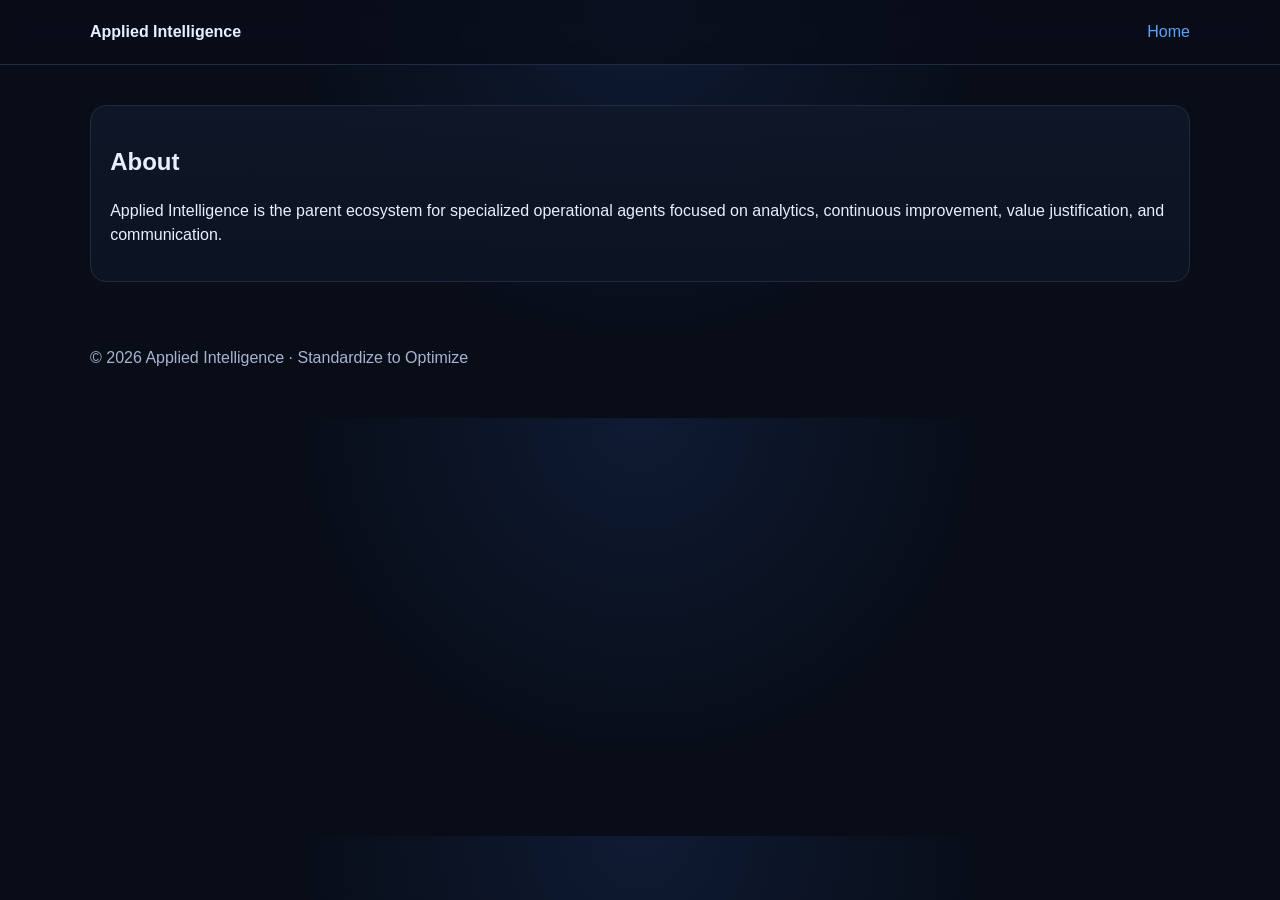
==== about.html @ ce4ca570 "Add text-only static website shell for issue #4" ====
<!doctype html>
<html lang="en">
  <head>
    <meta charset="UTF-8" />
    <meta name="viewport" content="width=device-width, initial-scale=1.0" />
    <title>About | Applied Intelligence</title>
    <link rel="stylesheet" href="style.css" />
  </head>
  <body>
    <header class="glass-nav"><div class="container nav-inner"><a class="brand" href="index.html">Applied Intelligence</a><nav><a href="index.html">Home</a></nav></div></header>
    <main class="container"><section class="card"><h1>About</h1><p>Applied Intelligence is the parent ecosystem for specialized operational agents focused on analytics, continuous improvement, value justification, and communication.</p></section></main>
    <footer class="container footer"><p>Applied Intelligence</p></footer>
    <script src="app.js"></script>
  </body>
</html>
---- style.css ----
:root {
  --bg: #080d18;
  --surface: #0f1728;
  --border: #1f2b45;
  --text: #e9efff;
  --muted: #a8b4d2;
  --accent: #5aa4ff;
}

* {
  box-sizing: border-box;
}

body {
  margin: 0;
  font-family: -apple-system, BlinkMacSystemFont, "Segoe UI", Roboto, Helvetica, Arial, sans-serif;
  background: radial-gradient(circle at top, #0f1b33 0%, var(--bg) 45%);
  color: var(--text);
  line-height: 1.5;
}

.container {
  width: min(1100px, 92vw);
  margin: 0 auto;
}

.glass-nav {
  position: sticky;
  top: 0;
  backdrop-filter: blur(10px);
  background: rgba(8, 13, 24, 0.75);
  border-bottom: 1px solid var(--border);
}

.nav-inner {
  min-height: 64px;
  display: flex;
  align-items: center;
  justify-content: space-between;
  gap: 1rem;
}

.brand {
  color: var(--text);
  text-decoration: none;
  font-weight: 600;
}

nav {
  display: flex;
  flex-wrap: wrap;
  gap: 0.8rem;
}

nav a,
a {
  color: var(--accent);
  text-decoration: none;
}

main {
  padding: 2.5rem 0 2rem;
}

.hero h1 {
  margin: 0.2rem 0 0.4rem;
  font-size: clamp(1.8rem, 3.8vw, 2.8rem);
}

.eyebrow {
  margin: 0;
  color: var(--muted);
  font-size: 0.95rem;
}

.grid {
  margin-top: 1.2rem;
  display: grid;
  grid-template-columns: repeat(auto-fit, minmax(230px, 1fr));
  gap: 1rem;
}

.card {
  background: linear-gradient(180deg, rgba(15, 23, 40, 0.95), rgba(12, 19, 34, 0.95));
  border: 1px solid var(--border);
  border-radius: 16px;
  padding: 1.1rem 1.2rem;
}

.card h2 {
  margin-top: 0;
}

.footer {
  padding: 1rem 0 2rem;
  color: var(--muted);
}
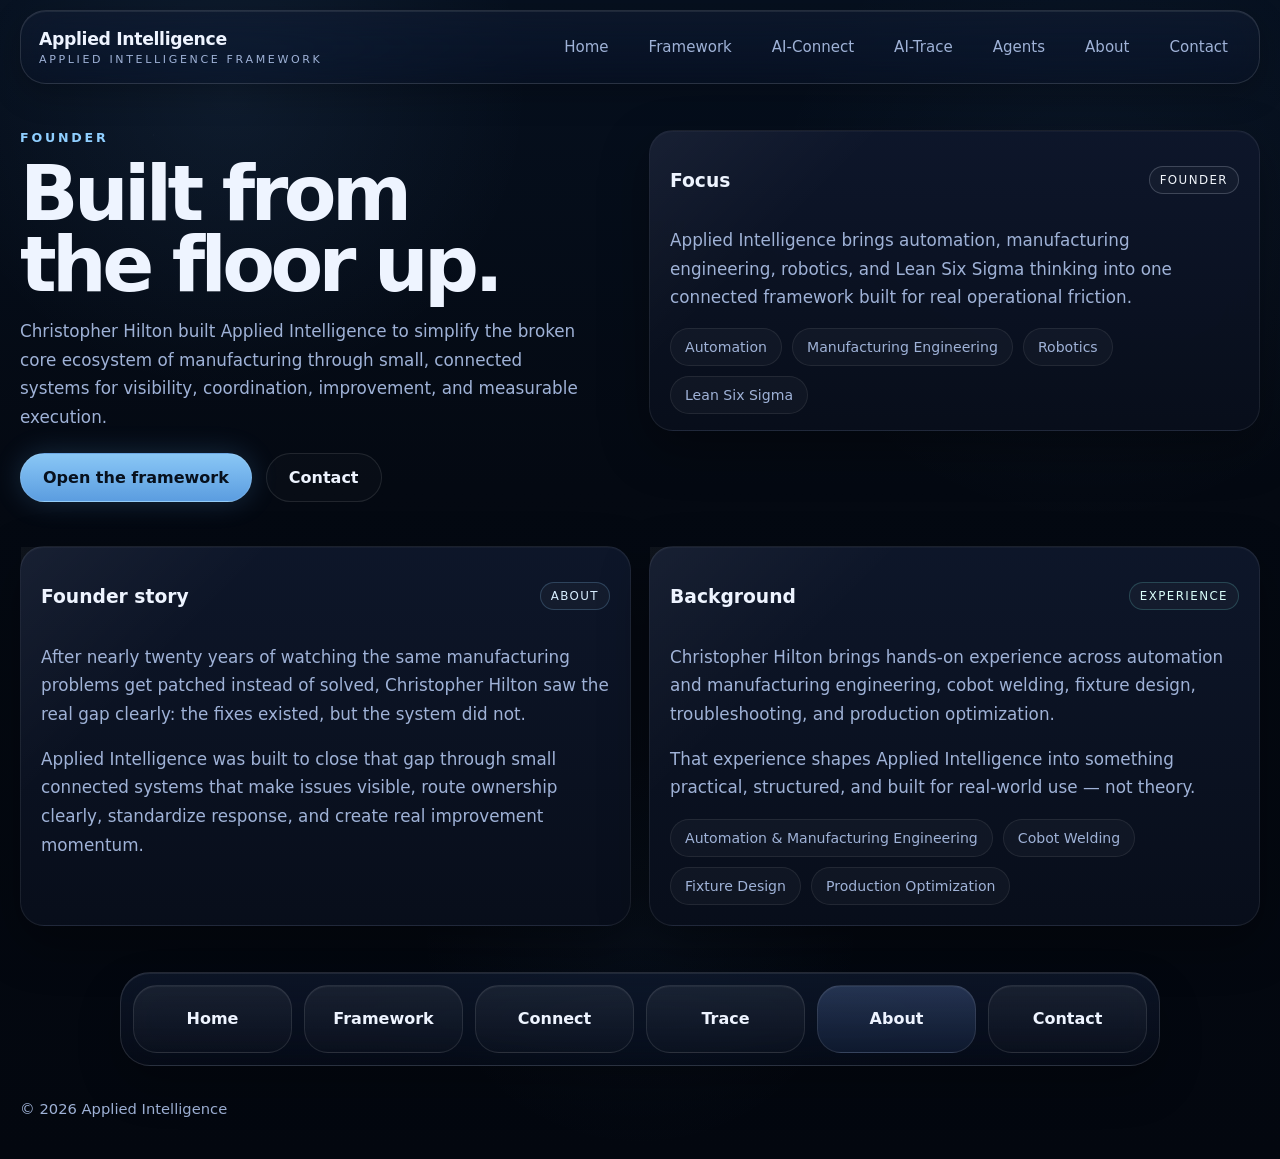
==== commit fe8463b1: "Replace placeholder pages with uploaded v15 website source" ====
--- a/about.html
+++ b/about.html
@@ -1,15 +1,63 @@
 <!doctype html>
 <html lang="en">
-  <head>
-    <meta charset="UTF-8" />
-    <meta name="viewport" content="width=device-width, initial-scale=1.0" />
-    <title>About | Applied Intelligence</title>
-    <link rel="stylesheet" href="style.css" />
-  </head>
-  <body>
-    <header class="glass-nav"><div class="container nav-inner"><a class="brand" href="index.html">Applied Intelligence</a><nav><a href="index.html">Home</a></nav></div></header>
-    <main class="container"><section class="card"><h1>About</h1><p>Applied Intelligence is the parent ecosystem for specialized operational agents focused on analytics, continuous improvement, value justification, and communication.</p></section></main>
-    <footer class="container footer"><p>Applied Intelligence</p></footer>
-    <script src="app.js"></script>
-  </body>
-</html>
+<head>
+<meta charset="UTF-8" />
+<meta name="viewport" content="width=device-width, initial-scale=1.0, viewport-fit=cover" />
+<meta name="theme-color" content="#050914" />
+<meta name="apple-mobile-web-app-capable" content="yes" />
+<meta name="apple-mobile-web-app-status-bar-style" content="black-translucent" />
+<title>About Christopher Hilton - Applied Intelligence</title>
+<link rel="stylesheet" href="style.css" />
+</head>
+<body>
+<header class="site-header">
+  <div class="container nav">
+    <a class="brand" href="index.html"><div class="brand-copy"><strong>Applied Intelligence</strong><span>APPLIED INTELLIGENCE FRAMEWORK</span></div></a>
+    <button class="nav-toggle" type="button" aria-expanded="false" aria-label="Toggle navigation" data-nav-toggle>
+      <span></span><span></span><span></span>
+    </button>
+    <nav class="nav-links" data-nav-links><a class="" href="index.html">Home</a><a class="" href="framework.html">Framework</a><a class="" href="ai-connect.html">AI-Connect</a><a class="" href="ai-trace.html">AI-Trace</a><a class="" href="agents.html">Agents</a><a class="" href="about.html">About</a><a class="" href="contact.html">Contact</a></nav>
+  </div>
+</header>
+<main>
+
+<section class="page-hero about-hero">
+  <div class="container page-grid">
+    <div>
+      <div class="kicker">Founder</div>
+      <h1>Built from the floor up.</h1>
+      <p>Christopher Hilton built Applied Intelligence to simplify the broken core ecosystem of manufacturing through small, connected systems for visibility, coordination, improvement, and measurable execution.</p>
+      <div class="hero-actions"><a class="btn primary" href="framework.html">Open the framework</a><a class="btn ghost" href="contact.html">Contact</a></div>
+    </div>
+    <div class="hero-panel chrome compact-panel">
+      <div class="topline"><h3>Focus</h3><span class="tag silver">Founder</span></div>
+      <p>Applied Intelligence brings automation, manufacturing engineering, robotics, and Lean Six Sigma thinking into one connected framework built for real operational friction.</p>
+      <div class="chips"><span class="chip">Automation</span><span class="chip">Manufacturing Engineering</span><span class="chip">Robotics</span><span class="chip">Lean Six Sigma</span></div>
+    </div>
+  </div>
+</section>
+<section class="section">
+  <div class="container split">
+    <div class="surface">
+      <div class="topline"><h3>Founder story</h3><span class="tag blue">About</span></div>
+      <p class="section-copy">After nearly twenty years of watching the same manufacturing problems get patched instead of solved, Christopher Hilton saw the real gap clearly: the fixes existed, but the system did not.</p>
+      <p class="section-copy">Applied Intelligence was built to close that gap through small connected systems that make issues visible, route ownership clearly, standardize response, and create real improvement momentum.</p>
+    </div>
+    <div class="surface">
+      <div class="topline"><h3>Background</h3><span class="tag teal">Experience</span></div>
+      <p class="section-copy">Christopher Hilton brings hands-on experience across automation and manufacturing engineering, cobot welding, fixture design, troubleshooting, and production optimization.</p>
+      <p class="section-copy">That experience shapes Applied Intelligence into something practical, structured, and built for real-world use — not theory.</p>
+      <div class="chips compact-chips"><span class="chip">Automation & Manufacturing Engineering</span><span class="chip">Cobot Welding</span><span class="chip">Fixture Design</span><span class="chip">Production Optimization</span></div>
+    </div>
+  </div>
+</section>
+
+</main>
+<div class="dock-wrap">
+  <div class="container">
+    <div class="dock chrome" data-mobile-dock><nav class="dock-nav"><a class="" href="index.html">Home</a><a class="" href="framework.html">Framework</a><a class="" href="ai-connect.html">Connect</a><a class="" href="ai-trace.html">Trace</a><a class="active dock-secondary" href="about.html">About</a><a class="dock-secondary" href="contact.html">Contact</a></nav></div>
+  </div>
+</div>
+<footer class="footer"><div class="container">© <span data-year></span> Applied Intelligence</div></footer>
+<script src="app.js"></script>
+</body></html>
--- a/style.css
+++ b/style.css
@@ -1,97 +1,797 @@
-:root {
-  --bg: #080d18;
-  --surface: #0f1728;
-  --border: #1f2b45;
-  --text: #e9efff;
-  --muted: #a8b4d2;
-  --accent: #5aa4ff;
-}
-
-* {
-  box-sizing: border-box;
-}
-
-body {
-  margin: 0;
-  font-family: -apple-system, BlinkMacSystemFont, "Segoe UI", Roboto, Helvetica, Arial, sans-serif;
-  background: radial-gradient(circle at top, #0f1b33 0%, var(--bg) 45%);
-  color: var(--text);
-  line-height: 1.5;
-}
-
-.container {
-  width: min(1100px, 92vw);
-  margin: 0 auto;
-}
-
-.glass-nav {
-  position: sticky;
-  top: 0;
-  backdrop-filter: blur(10px);
-  background: rgba(8, 13, 24, 0.75);
-  border-bottom: 1px solid var(--border);
-}
-
-.nav-inner {
-  min-height: 64px;
-  display: flex;
-  align-items: center;
-  justify-content: space-between;
-  gap: 1rem;
-}
-
-.brand {
-  color: var(--text);
-  text-decoration: none;
-  font-weight: 600;
-}
-
-nav {
-  display: flex;
-  flex-wrap: wrap;
-  gap: 0.8rem;
-}
-
-nav a,
-a {
-  color: var(--accent);
-  text-decoration: none;
-}
-
-main {
-  padding: 2.5rem 0 2rem;
-}
-
-.hero h1 {
-  margin: 0.2rem 0 0.4rem;
-  font-size: clamp(1.8rem, 3.8vw, 2.8rem);
-}
-
-.eyebrow {
-  margin: 0;
-  color: var(--muted);
-  font-size: 0.95rem;
-}
-
-.grid {
-  margin-top: 1.2rem;
-  display: grid;
-  grid-template-columns: repeat(auto-fit, minmax(230px, 1fr));
-  gap: 1rem;
-}
-
-.card {
-  background: linear-gradient(180deg, rgba(15, 23, 40, 0.95), rgba(12, 19, 34, 0.95));
-  border: 1px solid var(--border);
-  border-radius: 16px;
-  padding: 1.1rem 1.2rem;
-}
-
-.card h2 {
-  margin-top: 0;
-}
-
-.footer {
-  padding: 1rem 0 2rem;
-  color: var(--muted);
-}
+
+:root{
+  --bg:#050914;
+  --bg-deep:#04070f;
+  --bg-soft:#071120;
+  --surface:#0b1529;
+  --surface-2:#0f1b33;
+  --surface-3:#13203c;
+  --chrome-top:rgba(18,28,48,.58);
+  --chrome-bottom:rgba(12,19,36,.42);
+  --chrome-border:rgba(255,255,255,.12);
+  --text:#eef4ff;
+  --muted:#9fb2d7;
+  --muted-2:#8395b7;
+  --blue:#8fcfff;
+  --blue-2:#65aef7;
+  --teal:#6ee0d7;
+  --copper:#dca06c;
+  --green:#7bd790;
+  --red:#df7d7d;
+  --indigo:#9ca9ff;
+  --silver:#d7deea;
+  --gold:#f0c879;
+  --line:rgba(255,255,255,.08);
+  --radius:24px;
+  --radius-lg:30px;
+  --pill:999px;
+  --shadow:0 18px 48px rgba(0,0,0,.34);
+  --shadow-soft:0 10px 28px rgba(0,0,0,.24);
+  --max:1240px;
+}
+*{box-sizing:border-box}
+html{scroll-behavior:smooth; background-color:var(--bg);} 
+html,body{background-color:var(--bg);}
+body{
+  margin:0;
+  padding-top:env(safe-area-inset-top, 0px);
+  font-family:Inter,ui-sans-serif,system-ui,-apple-system,Segoe UI,Roboto,Arial,sans-serif;
+  color:var(--text);
+  background:
+    radial-gradient(circle at 18% 8%, rgba(120,185,255,.08), transparent 20%),
+    radial-gradient(circle at 85% 18%, rgba(120,185,255,.05), transparent 22%),
+    radial-gradient(circle at 50% 80%, rgba(101,174,247,.04), transparent 20%),
+    linear-gradient(180deg,#06101f 0%, #040912 42%, #03070f 100%);
+  min-height:100vh;
+  overflow-x:hidden;
+  overscroll-behavior-y:none;
+}
+body::before{
+  content:"";
+  position:fixed; inset:0; pointer-events:none;
+  background:
+    radial-gradient(1px 1px at 12% 15%, rgba(255,255,255,.55), transparent 60%),
+    radial-gradient(1px 1px at 24% 62%, rgba(255,255,255,.28), transparent 60%),
+    radial-gradient(1px 1px at 77% 22%, rgba(255,255,255,.36), transparent 60%),
+    radial-gradient(1.2px 1.2px at 88% 74%, rgba(143,207,255,.45), transparent 60%);
+  opacity:.26;
+}
+.container{width:min(var(--max), calc(100% - 34px)); margin:0 auto;}
+.site-header{position:sticky; top:0; z-index:50; padding-top:calc(env(safe-area-inset-top, 0px) + 10px);}
+.nav{
+  min-height:74px; display:flex; align-items:center; justify-content:space-between; gap:20px;
+  border-radius:26px;
+  padding:0 16px 0 18px;
+  background:linear-gradient(180deg, var(--chrome-top), var(--chrome-bottom));
+  border:1px solid var(--chrome-border);
+  backdrop-filter:blur(22px) saturate(140%);
+  -webkit-backdrop-filter:blur(22px) saturate(140%);
+  box-shadow:0 10px 32px rgba(0,0,0,.24), inset 0 1px 0 rgba(255,255,255,.08);
+}
+.brand{color:inherit; text-decoration:none; display:flex; align-items:flex-start; min-width:320px;}
+.brand-copy strong{display:block; font-size:1.08rem; font-weight:700; letter-spacing:-.02em}
+.brand-copy span{display:block; margin-top:4px; font-size:.69rem; color:var(--muted); letter-spacing:.24em; text-transform:uppercase;}
+.nav-links{display:flex; flex-wrap:wrap; gap:10px;}
+.nav-links a{
+  color:var(--muted); text-decoration:none; font-size:.94rem; padding:10px 14px; border-radius:999px;
+  transition:background .18s ease, color .18s ease, border-color .18s ease;
+  border:1px solid transparent;
+}
+.nav-links a:hover,.nav-links a.active{
+  color:var(--text); background:rgba(255,255,255,.05); border-color:rgba(255,255,255,.08);
+}
+.hero{padding:52px 0 26px}
+.hero-grid{display:grid; grid-template-columns:1.05fr .95fr; gap:24px; align-items:start}
+.kicker{color:var(--blue); text-transform:uppercase; letter-spacing:.22em; font-size:.79rem; font-weight:700;}
+.hero h1,.page-hero h1{margin:14px 0 16px; font-size:clamp(3.45rem,6vw,6rem); line-height:.92; letter-spacing:-.06em;}
+.hero p,.page-hero p,.section-copy{color:var(--muted); font-size:1.05rem; line-height:1.7;}
+.chrome{
+  background:linear-gradient(180deg, rgba(17,27,46,.58), rgba(11,18,34,.36));
+  border:1px solid rgba(255,255,255,.10);
+  box-shadow:0 18px 48px rgba(0,0,0,.25), inset 0 1px 0 rgba(255,255,255,.08);
+  backdrop-filter:blur(18px) saturate(135%);
+}
+.surface,.hero-panel,.metric,.story-card,.dock{
+  background:linear-gradient(180deg, rgba(14,23,43,.96), rgba(8,14,27,.98));
+  border:1px solid rgba(255,255,255,.08);
+  box-shadow:var(--shadow), inset 0 1px 0 rgba(255,255,255,.03);
+}
+.hero-panel,.surface,.metric,.story-card{border-radius:24px;}
+.hero-panel{padding:20px 20px 18px; position:relative; overflow:hidden}
+.hero-panel::before,.story-card::before,.surface::before{
+  content:""; position:absolute; inset:0; pointer-events:none;
+  background:linear-gradient(135deg, rgba(255,255,255,.045), transparent 26%);
+}
+.framework-banner{border-radius:22px; padding:18px 20px; margin-top:18px;}
+.framework-banner strong{display:block; margin-bottom:6px}
+.hero-actions{display:flex; gap:14px; flex-wrap:wrap; margin-top:22px}
+.btn{display:inline-flex; align-items:center; justify-content:center; gap:10px; padding:14px 22px; border-radius:var(--pill); text-decoration:none; font-weight:700; border:1px solid rgba(255,255,255,.10); color:var(--text); background:rgba(255,255,255,.02);}
+.btn.primary{color:#07101d; background:linear-gradient(180deg, rgba(143,207,255,.96), rgba(101,174,247,.90)); box-shadow:0 0 28px rgba(101,174,247,.20);}
+.btn.ghost:hover{border-color:rgba(143,207,255,.28)}
+.metrics{display:grid; grid-template-columns:repeat(4,minmax(0,1fr)); gap:14px; margin-top:18px}
+.metric{padding:18px}
+.metric strong{display:block; font-size:1.95rem; margin-bottom:8px}
+.metric span{display:block; color:var(--muted); font-size:.92rem}
+.hero-right{display:grid; gap:18px}
+.grid-2{display:grid; grid-template-columns:1fr 1fr; gap:18px}
+.card,.story-card{padding:18px 18px 16px; position:relative; overflow:hidden}
+.card{border-radius:24px; background:linear-gradient(180deg, rgba(15,24,46,.9), rgba(9,15,29,.95)); border:1px solid rgba(255,255,255,.08); box-shadow:var(--shadow-soft), inset 0 1px 0 rgba(255,255,255,.03)}
+.card::before{content:""; position:absolute; inset:0; pointer-events:none; background:linear-gradient(135deg, rgba(255,255,255,.04), transparent 22%), linear-gradient(315deg, rgba(143,207,255,.04), transparent 18%);}
+.card h3,.story-card h3{margin:0; font-size:1.22rem}
+.card p,.story-card p{margin:12px 0 0; color:var(--muted); line-height:1.55}
+.topline{display:flex; align-items:center; justify-content:space-between; gap:10px}
+.tag{display:inline-flex; align-items:center; padding:6px 10px; border-radius:999px; border:1px solid rgba(255,255,255,.10); background:rgba(255,255,255,.03); color:var(--muted); font-size:.74rem; text-transform:uppercase; letter-spacing:.12em;}
+.tag.blue{color:#d8eeff;border-color:rgba(143,207,255,.22)}
+.tag.copper{color:#ffd9be;border-color:rgba(220,160,108,.22)}
+.tag.green{color:#e1fae6;border-color:rgba(123,215,144,.22)}
+.tag.indigo{color:#e7eaff;border-color:rgba(156,169,255,.22)}
+.tag.red{color:#ffe0e0;border-color:rgba(223,125,125,.22)}
+.tag.teal{color:#dbfffb;border-color:rgba(110,224,215,.22)}
+.tag.silver{color:#f1f5fb;border-color:rgba(215,222,234,.22)}
+.section{padding:28px 0}
+.section-title{font-size:clamp(1.95rem,3.4vw,3rem); letter-spacing:-.04em; line-height:1.02; margin:0 0 12px;}
+.cards-3{display:grid; grid-template-columns:repeat(3,minmax(0,1fr)); gap:18px}
+.split{display:grid; grid-template-columns:1fr 1fr; gap:18px}
+.analytics-block,.surface{padding:20px; position:relative}
+.analytics-list{display:grid; gap:14px; margin-top:16px}
+.bar-row{display:grid; grid-template-columns:120px 1fr 28px; gap:12px; align-items:center}
+.bar-row span{color:var(--text)}
+.bar-track{position:relative; height:12px; border-radius:999px; overflow:hidden; background:rgba(255,255,255,.06); border:1px solid rgba(255,255,255,.05);}
+.bar-fill{position:absolute; inset:0 auto 0 0; border-radius:999px; background:linear-gradient(90deg, rgba(143,207,255,.96), rgba(240,200,121,.88));}
+.bar-val{color:var(--muted); text-align:right; font-size:.92rem}
+.command-list{display:grid; gap:14px; margin-top:16px}
+.command-pill{min-height:62px; display:flex; align-items:center; padding:0 18px; border-radius:999px; background:linear-gradient(180deg, rgba(16,28,52,.82), rgba(8,15,30,.94)); border:1px solid rgba(255,255,255,.08); color:var(--text);}
+.page-hero{padding:46px 0 16px}
+.page-grid{display:grid; grid-template-columns:1fr 1fr; gap:18px}
+.story-grid{display:grid; grid-template-columns:repeat(3,minmax(0,1fr)); gap:18px; margin-top:18px}
+.story-card{border-radius:24px;}
+.anchor-strip{display:grid; grid-template-columns:repeat(3,minmax(0,1fr)); gap:18px}
+.anchor-pill{padding:18px 18px 16px; border-radius:22px; background:linear-gradient(180deg, rgba(10,17,32,.78), rgba(9,14,26,.96)); border:1px solid rgba(255,255,255,.07)}
+.anchor-pill strong{display:block; font-size:1rem; margin-bottom:8px}
+.anchor-pill p{margin:0; color:var(--muted); line-height:1.55}
+.founder-strip{display:grid; grid-template-columns:1.2fr auto; gap:22px; align-items:end; padding:22px 24px; border-radius:24px}
+.founder-title{font-size:clamp(1.55rem,3vw,2.35rem); line-height:1.04; letter-spacing:-.04em; margin:10px 0 12px}
+.small-kicker{color:var(--muted); font-size:.88rem; text-transform:uppercase; letter-spacing:.12em}
+.chips{display:flex; flex-wrap:wrap; gap:10px; margin-top:16px}
+.chip{display:inline-flex; align-items:center; padding:10px 14px; border-radius:999px; border:1px solid rgba(255,255,255,.08); background:rgba(255,255,255,.03); color:var(--muted); font-size:.88rem;}
+.notice{color:var(--blue); font-weight:700}
+.dock-wrap{padding:18px 0 16px}
+.dock{position:sticky; bottom:14px; z-index:30; border-radius:30px; padding:12px; max-width:1040px; margin:0 auto; background:linear-gradient(180deg, rgba(20,31,53,.58), rgba(12,19,34,.34)); border:1px solid rgba(255,255,255,.12); backdrop-filter:blur(22px) saturate(145%); -webkit-backdrop-filter:blur(22px) saturate(145%); box-shadow:0 20px 44px rgba(0,0,0,.24), inset 0 1px 0 rgba(255,255,255,.08);}
+.dock-nav{display:grid; grid-template-columns:repeat(6,minmax(0,1fr)); gap:12px}
+.dock-nav a{display:flex; align-items:center; justify-content:center; min-height:68px; text-decoration:none; color:var(--text); font-weight:700; border-radius:24px; background:linear-gradient(180deg, rgba(255,255,255,.06), rgba(255,255,255,.02)); border:1px solid rgba(255,255,255,.10); box-shadow:inset 0 1px 0 rgba(255,255,255,.05);}
+.dock-nav a:hover,.dock-nav a.active{background:linear-gradient(180deg, rgba(88,116,171,.34), rgba(22,36,64,.54));}
+.dock{transition:transform .26s ease, opacity .26s ease, box-shadow .26s ease;}
+
+.dock.is-hidden{transform:translateY(calc(100% + 22px)); opacity:0; pointer-events:none;}
+.footer{padding:18px 0 42px; color:var(--muted); font-size:.92rem}
+.section-rail{display:flex; flex-wrap:wrap; gap:10px; margin-top:18px}
+.section-rail a,.section-rail span{padding:10px 14px; border-radius:999px; color:var(--muted); border:1px solid rgba(255,255,255,.08); background:rgba(255,255,255,.02); text-decoration:none; font-size:.88rem}
+.section-rail a:hover{color:var(--text); border-color:rgba(143,207,255,.20)}
+@media (max-width:1160px){
+  .hero-grid,.cards-3,.grid-2,.split,.page-grid,.story-grid,.anchor-strip{grid-template-columns:1fr}
+  .metrics{grid-template-columns:repeat(2,minmax(0,1fr))}
+  .founder-strip{grid-template-columns:1fr}
+}
+@media (max-width:760px){
+  .container{width:min(var(--max), calc(100% - 22px))}
+  .site-header{padding-top:8px}
+  .nav{min-height:68px; align-items:flex-start; padding:12px 14px}
+  .nav-links{gap:8px}
+  .nav-links a{padding:9px 12px}
+  .hero h1,.page-hero h1{font-size:clamp(2.7rem,11vw,4.6rem)}
+  .metrics{grid-template-columns:1fr}
+  .dock-nav{grid-template-columns:repeat(4,minmax(0,1fr))}
+  .dock-nav a{min-height:60px}
+  .dock-nav a.dock-secondary{display:none}
+}
+
+
+
+@media (min-width:761px) and (max-width:1180px){
+  .dock{max-width:1120px; padding:14px}
+  .dock-nav{grid-template-columns:repeat(6,minmax(0,1fr)); gap:10px}
+  .dock-nav a{min-height:64px; padding:0 14px}
+}
+
+/* V11 refinements */
+.compact-panel{padding-bottom:16px}
+.compact-panel p{margin-bottom:10px}
+.compact-chips{margin-top:14px}
+.page-grid{align-items:start}
+.about-hero h1{max-width:9ch}
+@media (min-width: 1161px){
+  .about-hero .hero-panel{min-height:auto}
+}
+
+
+/* V12 mobile refinement */
+html, body { -webkit-text-size-adjust: 100%; }
+.hero h1,
+.page-hero h1,
+.section-title,
+.founder-title {
+  text-wrap: balance;
+}
+.hero p,
+.page-hero p,
+.section-copy {
+  max-width: 36rem;
+}
+.nav-toggle{
+  display:none;
+  width:48px;
+  height:48px;
+  border-radius:18px;
+  border:1px solid rgba(255,255,255,.10);
+  background:linear-gradient(180deg, rgba(255,255,255,.06), rgba(255,255,255,.02));
+  box-shadow:inset 0 1px 0 rgba(255,255,255,.05);
+  align-items:center;
+  justify-content:center;
+  flex-direction:column;
+  gap:5px;
+  color:var(--text);
+}
+.nav-toggle span{
+  width:18px;
+  height:2px;
+  border-radius:999px;
+  background:rgba(238,244,255,.92);
+  display:block;
+  transition:transform .18s ease, opacity .18s ease;
+}
+.nav-toggle[aria-expanded="true"] span:nth-child(1){transform:translateY(7px) rotate(45deg);}
+.nav-toggle[aria-expanded="true"] span:nth-child(2){opacity:0;}
+.nav-toggle[aria-expanded="true"] span:nth-child(3){transform:translateY(-7px) rotate(-45deg);}
+.cards-3 > .card,
+.story-grid > .story-card,
+.split > .surface,
+.anchor-strip > .anchor-pill,
+.grid-2 > .card {
+  min-width: 0;
+}
+@media (max-width: 900px){
+  .container{width:min(var(--max), calc(100% - 26px));}
+  .site-header{padding-top:8px;}
+  .nav{
+    min-height:auto;
+    padding:12px 14px;
+    gap:14px;
+  }
+  .brand{min-width:0; flex:1;}
+  .brand-copy strong{font-size:1.02rem;}
+  .brand-copy span{font-size:.65rem; letter-spacing:.18em;}
+  .hero{padding:40px 0 20px;}
+  .page-hero{padding:34px 0 10px;}
+  .section{padding:22px 0;}
+  .hero-grid,
+  .page-grid{
+    gap:16px;
+  }
+  .hero-panel,
+  .surface,
+  .story-card,
+  .card,
+  .metric,
+  .anchor-pill,
+  .framework-banner,
+  .founder-strip{
+    padding:18px;
+    border-radius:22px;
+  }
+  .cards-3,
+  .story-grid,
+  .split,
+  .grid-2,
+  .anchor-strip{
+    gap:14px;
+  }
+  .command-list,
+  .analytics-list{
+    gap:12px;
+  }
+  .command-pill{
+    min-height:56px;
+    padding:0 16px;
+  }
+}
+@media (max-width: 760px){
+  body.nav-open{overflow:hidden;}
+  .container{width:min(var(--max), calc(100% - 20px));}
+  .nav{
+    position:relative;
+    align-items:center;
+    flex-wrap:wrap;
+    border-radius:24px;
+    padding:12px;
+  }
+  .nav-toggle{display:inline-flex;}
+  .nav-links{
+    display:none;
+    width:100%;
+    padding-top:6px;
+    gap:8px;
+  }
+  .nav-links.is-open{
+    display:grid;
+    grid-template-columns:1fr 1fr;
+  }
+  .nav-links a{
+    width:100%;
+    min-height:48px;
+    display:flex;
+    align-items:center;
+    justify-content:center;
+    padding:10px 12px;
+    border-radius:16px;
+    background:rgba(255,255,255,.03);
+    border:1px solid rgba(255,255,255,.06);
+  }
+  .hero,
+  .page-hero{
+    padding-top:28px;
+  }
+  .hero h1,
+  .page-hero h1{
+    font-size:clamp(2.45rem, 10vw, 4.1rem);
+    line-height:.96;
+    letter-spacing:-.055em;
+    margin:12px 0 12px;
+    max-width:10.5ch;
+  }
+  .hero p,
+  .page-hero p,
+  .section-copy{
+    font-size:.98rem;
+    line-height:1.62;
+  }
+  .kicker{
+    font-size:.72rem;
+    letter-spacing:.18em;
+  }
+  .hero-actions{
+    gap:10px;
+    margin-top:18px;
+  }
+  .hero-actions .btn{
+    flex:1 1 calc(50% - 5px);
+    min-height:50px;
+    padding:13px 16px;
+  }
+  .metrics{
+    grid-template-columns:repeat(2,minmax(0,1fr));
+    gap:10px;
+    margin-top:14px;
+  }
+  .metric{
+    padding:16px 14px;
+  }
+  .metric strong{
+    font-size:1.6rem;
+    margin-bottom:6px;
+  }
+  .hero-right{gap:14px;}
+  .cards-3,
+  .story-grid,
+  .split,
+  .grid-2,
+  .page-grid,
+  .anchor-strip{
+    grid-template-columns:1fr;
+    gap:12px;
+  }
+  .card,
+  .surface,
+  .story-card,
+  .hero-panel,
+  .anchor-pill,
+  .framework-banner,
+  .founder-strip{
+    padding:16px;
+    border-radius:20px;
+  }
+  .topline{
+    align-items:flex-start;
+    gap:8px;
+  }
+  .topline h3{
+    font-size:1.08rem;
+    line-height:1.15;
+  }
+  .tag{
+    font-size:.68rem;
+    letter-spacing:.1em;
+    padding:6px 9px;
+  }
+  .chips{
+    gap:8px;
+    margin-top:14px;
+  }
+  .chip{
+    padding:8px 12px;
+    font-size:.82rem;
+  }
+  .command-list{
+    gap:10px;
+    margin-top:14px;
+  }
+  .command-pill{
+    min-height:52px;
+    padding:0 14px;
+    font-size:.95rem;
+    border-radius:18px;
+  }
+  .analytics-list{
+    gap:12px;
+    margin-top:14px;
+  }
+  .bar-row{
+    grid-template-columns:84px 1fr 28px;
+    gap:8px;
+  }
+  .bar-row span,
+  .bar-val{
+    font-size:.88rem;
+  }
+  .section-rail{
+    gap:8px;
+    margin-top:14px;
+  }
+  .section-rail a,
+  .section-rail span{
+    padding:8px 12px;
+    font-size:.82rem;
+  }
+  .founder-strip{
+    align-items:start;
+  }
+  .founder-title{
+    font-size:clamp(1.45rem, 7vw, 2.2rem);
+    line-height:1.06;
+    margin:10px 0;
+  }
+  .about-hero h1{
+    max-width:7.5ch;
+  }
+  .about-hero .hero-panel p{
+    margin-top:10px;
+  }
+  .dock-wrap{
+    padding:12px 0 calc(env(safe-area-inset-bottom, 0px) + 10px);
+  }
+  .dock{
+    padding:10px;
+    border-radius:26px;
+    max-width:none;
+    width:calc(100% - 8px);
+    margin:0 auto;
+  }
+  .dock::before, .dock::after{content:""; position:absolute; top:12px; bottom:12px; width:14px; pointer-events:none; z-index:2;}
+  .dock::before{left:10px; background:linear-gradient(90deg, rgba(12,19,34,.9), rgba(12,19,34,0)); border-radius:18px 0 0 18px;}
+  .dock::after{right:10px; background:linear-gradient(270deg, rgba(12,19,34,.9), rgba(12,19,34,0)); border-radius:0 18px 18px 0;}
+  .dock-nav{
+    display:grid;
+    grid-template-columns:repeat(4,minmax(0,1fr));
+    gap:10px;
+    overflow:visible;
+    padding-bottom:0;
+  }
+  .dock-nav a{
+    flex:initial;
+    min-width:0;
+    min-height:54px;
+    padding:0 10px;
+    border-radius:18px;
+    font-size:.9rem;
+    white-space:nowrap;
+  }
+  .footer{
+    padding:14px 0 28px;
+  }
+}
+@media (max-width: 520px){
+  .hero h1,
+  .page-hero h1{
+    font-size:clamp(2.15rem, 10vw, 3.4rem);
+    max-width:9.2ch;
+  }
+  .hero-actions .btn{
+    flex:1 1 100%;
+  }
+  .metrics{
+    grid-template-columns:1fr;
+  }
+  .nav-links.is-open{
+    grid-template-columns:1fr;
+  }
+  .brand-copy strong{
+    font-size:.98rem;
+  }
+  .brand-copy span{
+    font-size:.62rem;
+    letter-spacing:.14em;
+  }
+}
+
+
+
+/* V16 homepage refresh */
+.brand-v16{
+  align-items:center;
+  gap:14px;
+  min-width:0;
+}
+.brand-icon{
+  width:56px;
+  height:56px;
+  object-fit:cover;
+  border-radius:18px;
+  box-shadow:0 0 0 1px rgba(255,255,255,.10), 0 0 22px rgba(69,120,255,.28);
+  flex:0 0 auto;
+}
+.nav-v16{
+  gap:24px;
+  padding:14px 18px;
+}
+.nav-links-v16{
+  margin-left:auto;
+  align-items:center;
+}
+.nav-links-v16 a{
+  min-height:48px;
+  display:flex;
+  align-items:center;
+  justify-content:center;
+  padding:10px 20px;
+  font-weight:600;
+}
+.nav-links-v16 a.active{
+  background:linear-gradient(180deg, rgba(40,87,214,.74), rgba(18,39,108,.82));
+  border-color:rgba(111,161,255,.36);
+  box-shadow:0 0 0 1px rgba(123,175,255,.10), 0 0 18px rgba(67,124,255,.28), inset 0 1px 0 rgba(255,255,255,.12);
+}
+
+.hero-v16{
+  padding:18px 0 12px;
+}
+.hero-layout-v16{
+  display:grid;
+  grid-template-columns:minmax(0, 1.02fr) minmax(0, .9fr) minmax(360px, .82fr);
+  gap:22px;
+  align-items:start;
+}
+.hero-left-v16,
+.hero-center-v16,
+.hero-showcase-v16{
+  min-width:0;
+}
+.banner-v16{
+  min-height:116px;
+  display:flex;
+  flex-direction:column;
+  justify-content:center;
+}
+.metrics-v16{
+  margin-top:16px;
+}
+.trace-surface-v16{
+  margin-top:16px;
+}
+.grid-2-v16{
+  margin-top:18px;
+}
+.hero-showcase-v16{
+  position:sticky;
+  top:104px;
+}
+.device-panel{
+  position:relative;
+  border-radius:30px;
+  overflow:hidden;
+  background:linear-gradient(180deg, rgba(9,18,36,.98), rgba(4,10,22,.98));
+  border:1px solid rgba(255,255,255,.10);
+  box-shadow:0 24px 60px rgba(0,0,0,.30), 0 0 40px rgba(41,98,255,.10), inset 0 1px 0 rgba(255,255,255,.06);
+}
+.device-panel::before{
+  content:"";
+  position:absolute;
+  inset:0;
+  pointer-events:none;
+  background:radial-gradient(circle at 50% 0%, rgba(86,133,255,.18), transparent 36%), linear-gradient(135deg, rgba(255,255,255,.04), transparent 28%);
+}
+.device-panel img{
+  display:block;
+  width:100%;
+  height:auto;
+}
+
+.section-tight-v16{
+  padding-top:10px;
+}
+.anchor-strip-v16{
+  grid-template-columns:repeat(4, minmax(0, 1fr));
+}
+.anchor-pill-icon{
+  display:flex;
+  align-items:flex-start;
+  gap:16px;
+  min-height:156px;
+}
+.anchor-icon-wrap,
+.anchor-icon{
+  width:52px;
+  height:52px;
+  border-radius:18px;
+  display:flex;
+  align-items:center;
+  justify-content:center;
+  background:linear-gradient(180deg, rgba(19,34,67,.95), rgba(8,16,31,.98));
+  border:1px solid rgba(255,255,255,.10);
+  box-shadow:0 0 24px rgba(59,112,255,.16), inset 0 1px 0 rgba(255,255,255,.05);
+  flex:0 0 auto;
+}
+.anchor-icon-wrap img{
+  width:38px;
+  height:38px;
+  object-fit:contain;
+}
+.simple-icon{
+  color:#a8ccff;
+  font-size:1.5rem;
+  font-weight:700;
+}
+.founder-pill-v16 strong{
+  font-size:1rem;
+}
+
+.feature-bar-v16{
+  display:grid;
+  grid-template-columns:repeat(5, minmax(0, 1fr));
+  gap:0;
+  border-radius:28px;
+  overflow:hidden;
+  background:linear-gradient(180deg, rgba(11,21,41,.94), rgba(7,14,28,.98));
+  border:1px solid rgba(255,255,255,.09);
+  box-shadow:0 18px 48px rgba(0,0,0,.26), inset 0 1px 0 rgba(255,255,255,.04);
+}
+.feature-chip{
+  min-width:0;
+  display:flex;
+  gap:14px;
+  align-items:flex-start;
+  padding:20px 18px;
+  position:relative;
+}
+.feature-chip + .feature-chip::before{
+  content:"";
+  position:absolute;
+  left:0;
+  top:18px;
+  bottom:18px;
+  width:1px;
+  background:rgba(255,255,255,.10);
+}
+.feature-chip img,
+.feature-icon{
+  width:50px;
+  height:50px;
+  border-radius:18px;
+  object-fit:cover;
+  display:flex;
+  align-items:center;
+  justify-content:center;
+  background:linear-gradient(180deg, rgba(19,34,67,.95), rgba(8,16,31,.98));
+  border:1px solid rgba(255,255,255,.10);
+  box-shadow:0 0 24px rgba(59,112,255,.16), inset 0 1px 0 rgba(255,255,255,.05);
+  color:#a8ccff;
+  font-size:1.3rem;
+  font-weight:700;
+  flex:0 0 auto;
+}
+.feature-chip strong{
+  display:block;
+  font-size:1.04rem;
+  margin-bottom:5px;
+}
+.feature-chip span{
+  display:block;
+  color:var(--muted);
+  line-height:1.45;
+  font-size:.92rem;
+}
+
+.dock-v16{
+  max-width:1240px;
+}
+.dock-nav-v16{
+  grid-template-columns:74px repeat(6, minmax(0, 1fr));
+}
+.dock-brand{
+  padding:0 !important;
+}
+.dock-brand img{
+  width:52px;
+  height:52px;
+  object-fit:cover;
+  border-radius:18px;
+}
+
+@media (max-width: 1380px){
+  .hero-layout-v16{
+    grid-template-columns:minmax(0, 1fr) minmax(0, 1fr);
+  }
+  .hero-showcase-v16{
+    position:static;
+    grid-column:1 / -1;
+  }
+  .device-panel{
+    max-width:760px;
+    margin:0 auto;
+  }
+  .anchor-strip-v16{
+    grid-template-columns:repeat(2, minmax(0, 1fr));
+  }
+  .feature-bar-v16{
+    grid-template-columns:repeat(2, minmax(0, 1fr));
+  }
+}
+@media (max-width: 900px){
+  .brand-icon{
+    width:48px;
+    height:48px;
+    border-radius:16px;
+  }
+  .hero-layout-v16{
+    grid-template-columns:1fr;
+    gap:16px;
+  }
+  .hero-showcase-v16{
+    order:2;
+  }
+  .hero-center-v16{
+    order:3;
+  }
+  .anchor-strip-v16{
+    grid-template-columns:1fr;
+  }
+  .feature-bar-v16{
+    grid-template-columns:1fr;
+  }
+  .feature-chip + .feature-chip::before{
+    top:0;
+    left:18px;
+    right:18px;
+    width:auto;
+    height:1px;
+  }
+  .dock-nav-v16{
+    grid-template-columns:repeat(4, minmax(0, 1fr));
+  }
+  .dock-nav-v16 .dock-brand{
+    display:none;
+  }
+}
+@media (max-width: 760px){
+  .nav-v16{
+    padding:12px;
+  }
+  .nav-links-v16{
+    margin-left:0;
+  }
+  .nav-links-v16.is-open{
+    grid-template-columns:1fr 1fr;
+  }
+  .hero-v16{
+    padding-top:14px;
+  }
+  .anchor-pill-icon{
+    min-height:auto;
+  }
+}
+@media (max-width: 520px){
+  .nav-links-v16.is-open{
+    grid-template-columns:1fr;
+  }
+  .feature-chip{
+    padding:18px 16px;
+  }
+}
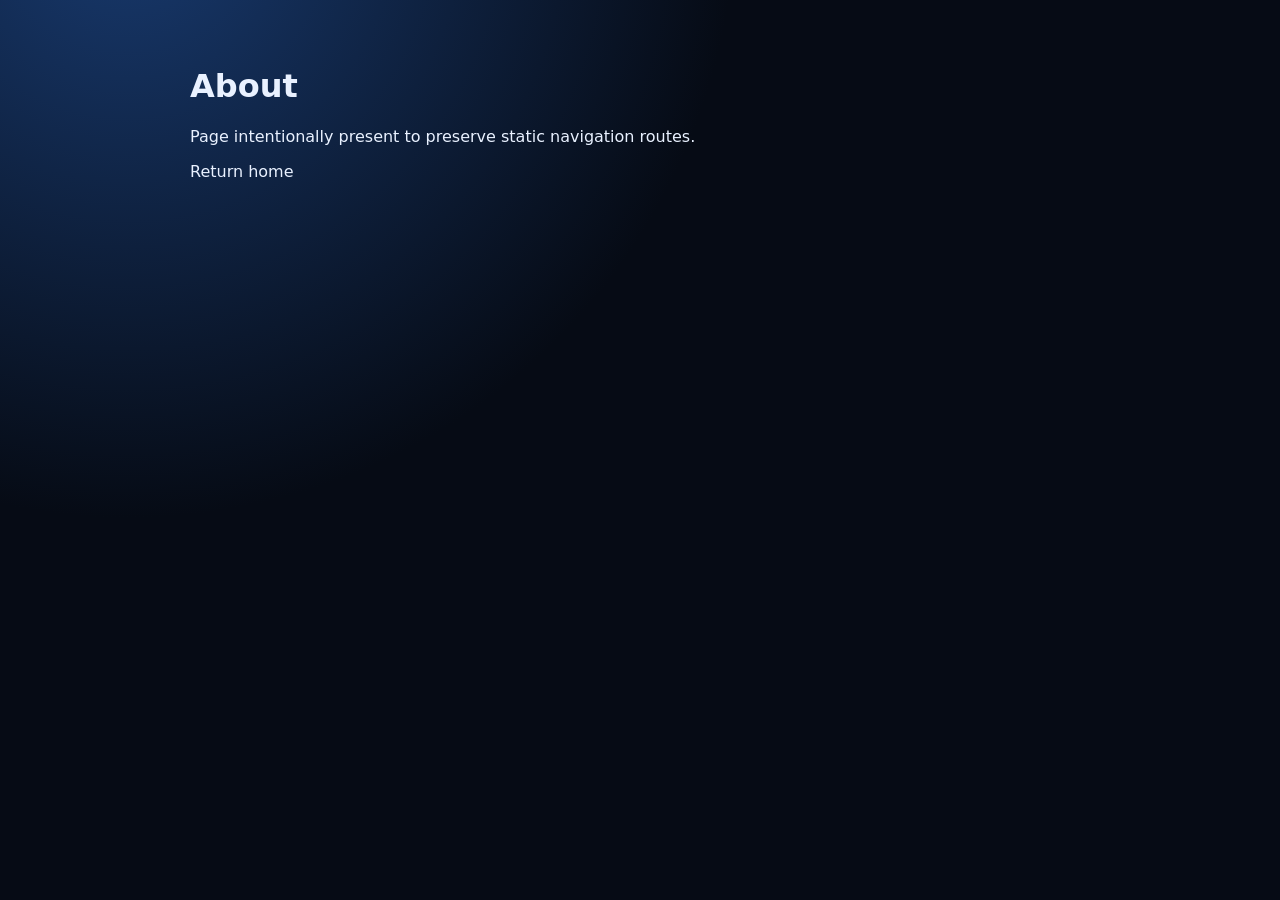
==== commit b31c868f: "Refine static homepage shell and routing links" ====
--- a/about.html
+++ b/about.html
@@ -1,63 +1 @@
-<!doctype html>
-<html lang="en">
-<head>
-<meta charset="UTF-8" />
-<meta name="viewport" content="width=device-width, initial-scale=1.0, viewport-fit=cover" />
-<meta name="theme-color" content="#050914" />
-<meta name="apple-mobile-web-app-capable" content="yes" />
-<meta name="apple-mobile-web-app-status-bar-style" content="black-translucent" />
-<title>About Christopher Hilton - Applied Intelligence</title>
-<link rel="stylesheet" href="style.css" />
-</head>
-<body>
-<header class="site-header">
-  <div class="container nav">
-    <a class="brand" href="index.html"><div class="brand-copy"><strong>Applied Intelligence</strong><span>APPLIED INTELLIGENCE FRAMEWORK</span></div></a>
-    <button class="nav-toggle" type="button" aria-expanded="false" aria-label="Toggle navigation" data-nav-toggle>
-      <span></span><span></span><span></span>
-    </button>
-    <nav class="nav-links" data-nav-links><a class="" href="index.html">Home</a><a class="" href="framework.html">Framework</a><a class="" href="ai-connect.html">AI-Connect</a><a class="" href="ai-trace.html">AI-Trace</a><a class="" href="agents.html">Agents</a><a class="" href="about.html">About</a><a class="" href="contact.html">Contact</a></nav>
-  </div>
-</header>
-<main>
-
-<section class="page-hero about-hero">
-  <div class="container page-grid">
-    <div>
-      <div class="kicker">Founder</div>
-      <h1>Built from the floor up.</h1>
-      <p>Christopher Hilton built Applied Intelligence to simplify the broken core ecosystem of manufacturing through small, connected systems for visibility, coordination, improvement, and measurable execution.</p>
-      <div class="hero-actions"><a class="btn primary" href="framework.html">Open the framework</a><a class="btn ghost" href="contact.html">Contact</a></div>
-    </div>
-    <div class="hero-panel chrome compact-panel">
-      <div class="topline"><h3>Focus</h3><span class="tag silver">Founder</span></div>
-      <p>Applied Intelligence brings automation, manufacturing engineering, robotics, and Lean Six Sigma thinking into one connected framework built for real operational friction.</p>
-      <div class="chips"><span class="chip">Automation</span><span class="chip">Manufacturing Engineering</span><span class="chip">Robotics</span><span class="chip">Lean Six Sigma</span></div>
-    </div>
-  </div>
-</section>
-<section class="section">
-  <div class="container split">
-    <div class="surface">
-      <div class="topline"><h3>Founder story</h3><span class="tag blue">About</span></div>
-      <p class="section-copy">After nearly twenty years of watching the same manufacturing problems get patched instead of solved, Christopher Hilton saw the real gap clearly: the fixes existed, but the system did not.</p>
-      <p class="section-copy">Applied Intelligence was built to close that gap through small connected systems that make issues visible, route ownership clearly, standardize response, and create real improvement momentum.</p>
-    </div>
-    <div class="surface">
-      <div class="topline"><h3>Background</h3><span class="tag teal">Experience</span></div>
-      <p class="section-copy">Christopher Hilton brings hands-on experience across automation and manufacturing engineering, cobot welding, fixture design, troubleshooting, and production optimization.</p>
-      <p class="section-copy">That experience shapes Applied Intelligence into something practical, structured, and built for real-world use — not theory.</p>
-      <div class="chips compact-chips"><span class="chip">Automation & Manufacturing Engineering</span><span class="chip">Cobot Welding</span><span class="chip">Fixture Design</span><span class="chip">Production Optimization</span></div>
-    </div>
-  </div>
-</section>
-
-</main>
-<div class="dock-wrap">
-  <div class="container">
-    <div class="dock chrome" data-mobile-dock><nav class="dock-nav"><a class="" href="index.html">Home</a><a class="" href="framework.html">Framework</a><a class="" href="ai-connect.html">Connect</a><a class="" href="ai-trace.html">Trace</a><a class="active dock-secondary" href="about.html">About</a><a class="dock-secondary" href="contact.html">Contact</a></nav></div>
-  </div>
-</div>
-<footer class="footer"><div class="container">© <span data-year></span> Applied Intelligence</div></footer>
-<script src="app.js"></script>
-</body></html>+<!doctype html><html lang="en"><head><meta charset="UTF-8"><meta name="viewport" content="width=device-width,initial-scale=1"><title>Applied Intelligence — about</title><link rel="stylesheet" href="style.css"></head><body><main style="max-width:900px;margin:3rem auto"><h1 style="text-transform:capitalize">about</h1><p>Page intentionally present to preserve static navigation routes.</p><p><a href="index.html">Return home</a></p></main></body></html>
--- a/style.css
+++ b/style.css
@@ -1,797 +1,12 @@
-
-:root{
-  --bg:#050914;
-  --bg-deep:#04070f;
-  --bg-soft:#071120;
-  --surface:#0b1529;
-  --surface-2:#0f1b33;
-  --surface-3:#13203c;
-  --chrome-top:rgba(18,28,48,.58);
-  --chrome-bottom:rgba(12,19,36,.42);
-  --chrome-border:rgba(255,255,255,.12);
-  --text:#eef4ff;
-  --muted:#9fb2d7;
-  --muted-2:#8395b7;
-  --blue:#8fcfff;
-  --blue-2:#65aef7;
-  --teal:#6ee0d7;
-  --copper:#dca06c;
-  --green:#7bd790;
-  --red:#df7d7d;
-  --indigo:#9ca9ff;
-  --silver:#d7deea;
-  --gold:#f0c879;
-  --line:rgba(255,255,255,.08);
-  --radius:24px;
-  --radius-lg:30px;
-  --pill:999px;
-  --shadow:0 18px 48px rgba(0,0,0,.34);
-  --shadow-soft:0 10px 28px rgba(0,0,0,.24);
-  --max:1240px;
-}
-*{box-sizing:border-box}
-html{scroll-behavior:smooth; background-color:var(--bg);} 
-html,body{background-color:var(--bg);}
-body{
-  margin:0;
-  padding-top:env(safe-area-inset-top, 0px);
-  font-family:Inter,ui-sans-serif,system-ui,-apple-system,Segoe UI,Roboto,Arial,sans-serif;
-  color:var(--text);
-  background:
-    radial-gradient(circle at 18% 8%, rgba(120,185,255,.08), transparent 20%),
-    radial-gradient(circle at 85% 18%, rgba(120,185,255,.05), transparent 22%),
-    radial-gradient(circle at 50% 80%, rgba(101,174,247,.04), transparent 20%),
-    linear-gradient(180deg,#06101f 0%, #040912 42%, #03070f 100%);
-  min-height:100vh;
-  overflow-x:hidden;
-  overscroll-behavior-y:none;
-}
-body::before{
-  content:"";
-  position:fixed; inset:0; pointer-events:none;
-  background:
-    radial-gradient(1px 1px at 12% 15%, rgba(255,255,255,.55), transparent 60%),
-    radial-gradient(1px 1px at 24% 62%, rgba(255,255,255,.28), transparent 60%),
-    radial-gradient(1px 1px at 77% 22%, rgba(255,255,255,.36), transparent 60%),
-    radial-gradient(1.2px 1.2px at 88% 74%, rgba(143,207,255,.45), transparent 60%);
-  opacity:.26;
-}
-.container{width:min(var(--max), calc(100% - 34px)); margin:0 auto;}
-.site-header{position:sticky; top:0; z-index:50; padding-top:calc(env(safe-area-inset-top, 0px) + 10px);}
-.nav{
-  min-height:74px; display:flex; align-items:center; justify-content:space-between; gap:20px;
-  border-radius:26px;
-  padding:0 16px 0 18px;
-  background:linear-gradient(180deg, var(--chrome-top), var(--chrome-bottom));
-  border:1px solid var(--chrome-border);
-  backdrop-filter:blur(22px) saturate(140%);
-  -webkit-backdrop-filter:blur(22px) saturate(140%);
-  box-shadow:0 10px 32px rgba(0,0,0,.24), inset 0 1px 0 rgba(255,255,255,.08);
-}
-.brand{color:inherit; text-decoration:none; display:flex; align-items:flex-start; min-width:320px;}
-.brand-copy strong{display:block; font-size:1.08rem; font-weight:700; letter-spacing:-.02em}
-.brand-copy span{display:block; margin-top:4px; font-size:.69rem; color:var(--muted); letter-spacing:.24em; text-transform:uppercase;}
-.nav-links{display:flex; flex-wrap:wrap; gap:10px;}
-.nav-links a{
-  color:var(--muted); text-decoration:none; font-size:.94rem; padding:10px 14px; border-radius:999px;
-  transition:background .18s ease, color .18s ease, border-color .18s ease;
-  border:1px solid transparent;
-}
-.nav-links a:hover,.nav-links a.active{
-  color:var(--text); background:rgba(255,255,255,.05); border-color:rgba(255,255,255,.08);
-}
-.hero{padding:52px 0 26px}
-.hero-grid{display:grid; grid-template-columns:1.05fr .95fr; gap:24px; align-items:start}
-.kicker{color:var(--blue); text-transform:uppercase; letter-spacing:.22em; font-size:.79rem; font-weight:700;}
-.hero h1,.page-hero h1{margin:14px 0 16px; font-size:clamp(3.45rem,6vw,6rem); line-height:.92; letter-spacing:-.06em;}
-.hero p,.page-hero p,.section-copy{color:var(--muted); font-size:1.05rem; line-height:1.7;}
-.chrome{
-  background:linear-gradient(180deg, rgba(17,27,46,.58), rgba(11,18,34,.36));
-  border:1px solid rgba(255,255,255,.10);
-  box-shadow:0 18px 48px rgba(0,0,0,.25), inset 0 1px 0 rgba(255,255,255,.08);
-  backdrop-filter:blur(18px) saturate(135%);
-}
-.surface,.hero-panel,.metric,.story-card,.dock{
-  background:linear-gradient(180deg, rgba(14,23,43,.96), rgba(8,14,27,.98));
-  border:1px solid rgba(255,255,255,.08);
-  box-shadow:var(--shadow), inset 0 1px 0 rgba(255,255,255,.03);
-}
-.hero-panel,.surface,.metric,.story-card{border-radius:24px;}
-.hero-panel{padding:20px 20px 18px; position:relative; overflow:hidden}
-.hero-panel::before,.story-card::before,.surface::before{
-  content:""; position:absolute; inset:0; pointer-events:none;
-  background:linear-gradient(135deg, rgba(255,255,255,.045), transparent 26%);
-}
-.framework-banner{border-radius:22px; padding:18px 20px; margin-top:18px;}
-.framework-banner strong{display:block; margin-bottom:6px}
-.hero-actions{display:flex; gap:14px; flex-wrap:wrap; margin-top:22px}
-.btn{display:inline-flex; align-items:center; justify-content:center; gap:10px; padding:14px 22px; border-radius:var(--pill); text-decoration:none; font-weight:700; border:1px solid rgba(255,255,255,.10); color:var(--text); background:rgba(255,255,255,.02);}
-.btn.primary{color:#07101d; background:linear-gradient(180deg, rgba(143,207,255,.96), rgba(101,174,247,.90)); box-shadow:0 0 28px rgba(101,174,247,.20);}
-.btn.ghost:hover{border-color:rgba(143,207,255,.28)}
-.metrics{display:grid; grid-template-columns:repeat(4,minmax(0,1fr)); gap:14px; margin-top:18px}
-.metric{padding:18px}
-.metric strong{display:block; font-size:1.95rem; margin-bottom:8px}
-.metric span{display:block; color:var(--muted); font-size:.92rem}
-.hero-right{display:grid; gap:18px}
-.grid-2{display:grid; grid-template-columns:1fr 1fr; gap:18px}
-.card,.story-card{padding:18px 18px 16px; position:relative; overflow:hidden}
-.card{border-radius:24px; background:linear-gradient(180deg, rgba(15,24,46,.9), rgba(9,15,29,.95)); border:1px solid rgba(255,255,255,.08); box-shadow:var(--shadow-soft), inset 0 1px 0 rgba(255,255,255,.03)}
-.card::before{content:""; position:absolute; inset:0; pointer-events:none; background:linear-gradient(135deg, rgba(255,255,255,.04), transparent 22%), linear-gradient(315deg, rgba(143,207,255,.04), transparent 18%);}
-.card h3,.story-card h3{margin:0; font-size:1.22rem}
-.card p,.story-card p{margin:12px 0 0; color:var(--muted); line-height:1.55}
-.topline{display:flex; align-items:center; justify-content:space-between; gap:10px}
-.tag{display:inline-flex; align-items:center; padding:6px 10px; border-radius:999px; border:1px solid rgba(255,255,255,.10); background:rgba(255,255,255,.03); color:var(--muted); font-size:.74rem; text-transform:uppercase; letter-spacing:.12em;}
-.tag.blue{color:#d8eeff;border-color:rgba(143,207,255,.22)}
-.tag.copper{color:#ffd9be;border-color:rgba(220,160,108,.22)}
-.tag.green{color:#e1fae6;border-color:rgba(123,215,144,.22)}
-.tag.indigo{color:#e7eaff;border-color:rgba(156,169,255,.22)}
-.tag.red{color:#ffe0e0;border-color:rgba(223,125,125,.22)}
-.tag.teal{color:#dbfffb;border-color:rgba(110,224,215,.22)}
-.tag.silver{color:#f1f5fb;border-color:rgba(215,222,234,.22)}
-.section{padding:28px 0}
-.section-title{font-size:clamp(1.95rem,3.4vw,3rem); letter-spacing:-.04em; line-height:1.02; margin:0 0 12px;}
-.cards-3{display:grid; grid-template-columns:repeat(3,minmax(0,1fr)); gap:18px}
-.split{display:grid; grid-template-columns:1fr 1fr; gap:18px}
-.analytics-block,.surface{padding:20px; position:relative}
-.analytics-list{display:grid; gap:14px; margin-top:16px}
-.bar-row{display:grid; grid-template-columns:120px 1fr 28px; gap:12px; align-items:center}
-.bar-row span{color:var(--text)}
-.bar-track{position:relative; height:12px; border-radius:999px; overflow:hidden; background:rgba(255,255,255,.06); border:1px solid rgba(255,255,255,.05);}
-.bar-fill{position:absolute; inset:0 auto 0 0; border-radius:999px; background:linear-gradient(90deg, rgba(143,207,255,.96), rgba(240,200,121,.88));}
-.bar-val{color:var(--muted); text-align:right; font-size:.92rem}
-.command-list{display:grid; gap:14px; margin-top:16px}
-.command-pill{min-height:62px; display:flex; align-items:center; padding:0 18px; border-radius:999px; background:linear-gradient(180deg, rgba(16,28,52,.82), rgba(8,15,30,.94)); border:1px solid rgba(255,255,255,.08); color:var(--text);}
-.page-hero{padding:46px 0 16px}
-.page-grid{display:grid; grid-template-columns:1fr 1fr; gap:18px}
-.story-grid{display:grid; grid-template-columns:repeat(3,minmax(0,1fr)); gap:18px; margin-top:18px}
-.story-card{border-radius:24px;}
-.anchor-strip{display:grid; grid-template-columns:repeat(3,minmax(0,1fr)); gap:18px}
-.anchor-pill{padding:18px 18px 16px; border-radius:22px; background:linear-gradient(180deg, rgba(10,17,32,.78), rgba(9,14,26,.96)); border:1px solid rgba(255,255,255,.07)}
-.anchor-pill strong{display:block; font-size:1rem; margin-bottom:8px}
-.anchor-pill p{margin:0; color:var(--muted); line-height:1.55}
-.founder-strip{display:grid; grid-template-columns:1.2fr auto; gap:22px; align-items:end; padding:22px 24px; border-radius:24px}
-.founder-title{font-size:clamp(1.55rem,3vw,2.35rem); line-height:1.04; letter-spacing:-.04em; margin:10px 0 12px}
-.small-kicker{color:var(--muted); font-size:.88rem; text-transform:uppercase; letter-spacing:.12em}
-.chips{display:flex; flex-wrap:wrap; gap:10px; margin-top:16px}
-.chip{display:inline-flex; align-items:center; padding:10px 14px; border-radius:999px; border:1px solid rgba(255,255,255,.08); background:rgba(255,255,255,.03); color:var(--muted); font-size:.88rem;}
-.notice{color:var(--blue); font-weight:700}
-.dock-wrap{padding:18px 0 16px}
-.dock{position:sticky; bottom:14px; z-index:30; border-radius:30px; padding:12px; max-width:1040px; margin:0 auto; background:linear-gradient(180deg, rgba(20,31,53,.58), rgba(12,19,34,.34)); border:1px solid rgba(255,255,255,.12); backdrop-filter:blur(22px) saturate(145%); -webkit-backdrop-filter:blur(22px) saturate(145%); box-shadow:0 20px 44px rgba(0,0,0,.24), inset 0 1px 0 rgba(255,255,255,.08);}
-.dock-nav{display:grid; grid-template-columns:repeat(6,minmax(0,1fr)); gap:12px}
-.dock-nav a{display:flex; align-items:center; justify-content:center; min-height:68px; text-decoration:none; color:var(--text); font-weight:700; border-radius:24px; background:linear-gradient(180deg, rgba(255,255,255,.06), rgba(255,255,255,.02)); border:1px solid rgba(255,255,255,.10); box-shadow:inset 0 1px 0 rgba(255,255,255,.05);}
-.dock-nav a:hover,.dock-nav a.active{background:linear-gradient(180deg, rgba(88,116,171,.34), rgba(22,36,64,.54));}
-.dock{transition:transform .26s ease, opacity .26s ease, box-shadow .26s ease;}
-
-.dock.is-hidden{transform:translateY(calc(100% + 22px)); opacity:0; pointer-events:none;}
-.footer{padding:18px 0 42px; color:var(--muted); font-size:.92rem}
-.section-rail{display:flex; flex-wrap:wrap; gap:10px; margin-top:18px}
-.section-rail a,.section-rail span{padding:10px 14px; border-radius:999px; color:var(--muted); border:1px solid rgba(255,255,255,.08); background:rgba(255,255,255,.02); text-decoration:none; font-size:.88rem}
-.section-rail a:hover{color:var(--text); border-color:rgba(143,207,255,.20)}
-@media (max-width:1160px){
-  .hero-grid,.cards-3,.grid-2,.split,.page-grid,.story-grid,.anchor-strip{grid-template-columns:1fr}
-  .metrics{grid-template-columns:repeat(2,minmax(0,1fr))}
-  .founder-strip{grid-template-columns:1fr}
-}
-@media (max-width:760px){
-  .container{width:min(var(--max), calc(100% - 22px))}
-  .site-header{padding-top:8px}
-  .nav{min-height:68px; align-items:flex-start; padding:12px 14px}
-  .nav-links{gap:8px}
-  .nav-links a{padding:9px 12px}
-  .hero h1,.page-hero h1{font-size:clamp(2.7rem,11vw,4.6rem)}
-  .metrics{grid-template-columns:1fr}
-  .dock-nav{grid-template-columns:repeat(4,minmax(0,1fr))}
-  .dock-nav a{min-height:60px}
-  .dock-nav a.dock-secondary{display:none}
-}
-
-
-
-@media (min-width:761px) and (max-width:1180px){
-  .dock{max-width:1120px; padding:14px}
-  .dock-nav{grid-template-columns:repeat(6,minmax(0,1fr)); gap:10px}
-  .dock-nav a{min-height:64px; padding:0 14px}
-}
-
-/* V11 refinements */
-.compact-panel{padding-bottom:16px}
-.compact-panel p{margin-bottom:10px}
-.compact-chips{margin-top:14px}
-.page-grid{align-items:start}
-.about-hero h1{max-width:9ch}
-@media (min-width: 1161px){
-  .about-hero .hero-panel{min-height:auto}
-}
-
-
-/* V12 mobile refinement */
-html, body { -webkit-text-size-adjust: 100%; }
-.hero h1,
-.page-hero h1,
-.section-title,
-.founder-title {
-  text-wrap: balance;
-}
-.hero p,
-.page-hero p,
-.section-copy {
-  max-width: 36rem;
-}
-.nav-toggle{
-  display:none;
-  width:48px;
-  height:48px;
-  border-radius:18px;
-  border:1px solid rgba(255,255,255,.10);
-  background:linear-gradient(180deg, rgba(255,255,255,.06), rgba(255,255,255,.02));
-  box-shadow:inset 0 1px 0 rgba(255,255,255,.05);
-  align-items:center;
-  justify-content:center;
-  flex-direction:column;
-  gap:5px;
-  color:var(--text);
-}
-.nav-toggle span{
-  width:18px;
-  height:2px;
-  border-radius:999px;
-  background:rgba(238,244,255,.92);
-  display:block;
-  transition:transform .18s ease, opacity .18s ease;
-}
-.nav-toggle[aria-expanded="true"] span:nth-child(1){transform:translateY(7px) rotate(45deg);}
-.nav-toggle[aria-expanded="true"] span:nth-child(2){opacity:0;}
-.nav-toggle[aria-expanded="true"] span:nth-child(3){transform:translateY(-7px) rotate(-45deg);}
-.cards-3 > .card,
-.story-grid > .story-card,
-.split > .surface,
-.anchor-strip > .anchor-pill,
-.grid-2 > .card {
-  min-width: 0;
-}
-@media (max-width: 900px){
-  .container{width:min(var(--max), calc(100% - 26px));}
-  .site-header{padding-top:8px;}
-  .nav{
-    min-height:auto;
-    padding:12px 14px;
-    gap:14px;
-  }
-  .brand{min-width:0; flex:1;}
-  .brand-copy strong{font-size:1.02rem;}
-  .brand-copy span{font-size:.65rem; letter-spacing:.18em;}
-  .hero{padding:40px 0 20px;}
-  .page-hero{padding:34px 0 10px;}
-  .section{padding:22px 0;}
-  .hero-grid,
-  .page-grid{
-    gap:16px;
-  }
-  .hero-panel,
-  .surface,
-  .story-card,
-  .card,
-  .metric,
-  .anchor-pill,
-  .framework-banner,
-  .founder-strip{
-    padding:18px;
-    border-radius:22px;
-  }
-  .cards-3,
-  .story-grid,
-  .split,
-  .grid-2,
-  .anchor-strip{
-    gap:14px;
-  }
-  .command-list,
-  .analytics-list{
-    gap:12px;
-  }
-  .command-pill{
-    min-height:56px;
-    padding:0 16px;
-  }
-}
-@media (max-width: 760px){
-  body.nav-open{overflow:hidden;}
-  .container{width:min(var(--max), calc(100% - 20px));}
-  .nav{
-    position:relative;
-    align-items:center;
-    flex-wrap:wrap;
-    border-radius:24px;
-    padding:12px;
-  }
-  .nav-toggle{display:inline-flex;}
-  .nav-links{
-    display:none;
-    width:100%;
-    padding-top:6px;
-    gap:8px;
-  }
-  .nav-links.is-open{
-    display:grid;
-    grid-template-columns:1fr 1fr;
-  }
-  .nav-links a{
-    width:100%;
-    min-height:48px;
-    display:flex;
-    align-items:center;
-    justify-content:center;
-    padding:10px 12px;
-    border-radius:16px;
-    background:rgba(255,255,255,.03);
-    border:1px solid rgba(255,255,255,.06);
-  }
-  .hero,
-  .page-hero{
-    padding-top:28px;
-  }
-  .hero h1,
-  .page-hero h1{
-    font-size:clamp(2.45rem, 10vw, 4.1rem);
-    line-height:.96;
-    letter-spacing:-.055em;
-    margin:12px 0 12px;
-    max-width:10.5ch;
-  }
-  .hero p,
-  .page-hero p,
-  .section-copy{
-    font-size:.98rem;
-    line-height:1.62;
-  }
-  .kicker{
-    font-size:.72rem;
-    letter-spacing:.18em;
-  }
-  .hero-actions{
-    gap:10px;
-    margin-top:18px;
-  }
-  .hero-actions .btn{
-    flex:1 1 calc(50% - 5px);
-    min-height:50px;
-    padding:13px 16px;
-  }
-  .metrics{
-    grid-template-columns:repeat(2,minmax(0,1fr));
-    gap:10px;
-    margin-top:14px;
-  }
-  .metric{
-    padding:16px 14px;
-  }
-  .metric strong{
-    font-size:1.6rem;
-    margin-bottom:6px;
-  }
-  .hero-right{gap:14px;}
-  .cards-3,
-  .story-grid,
-  .split,
-  .grid-2,
-  .page-grid,
-  .anchor-strip{
-    grid-template-columns:1fr;
-    gap:12px;
-  }
-  .card,
-  .surface,
-  .story-card,
-  .hero-panel,
-  .anchor-pill,
-  .framework-banner,
-  .founder-strip{
-    padding:16px;
-    border-radius:20px;
-  }
-  .topline{
-    align-items:flex-start;
-    gap:8px;
-  }
-  .topline h3{
-    font-size:1.08rem;
-    line-height:1.15;
-  }
-  .tag{
-    font-size:.68rem;
-    letter-spacing:.1em;
-    padding:6px 9px;
-  }
-  .chips{
-    gap:8px;
-    margin-top:14px;
-  }
-  .chip{
-    padding:8px 12px;
-    font-size:.82rem;
-  }
-  .command-list{
-    gap:10px;
-    margin-top:14px;
-  }
-  .command-pill{
-    min-height:52px;
-    padding:0 14px;
-    font-size:.95rem;
-    border-radius:18px;
-  }
-  .analytics-list{
-    gap:12px;
-    margin-top:14px;
-  }
-  .bar-row{
-    grid-template-columns:84px 1fr 28px;
-    gap:8px;
-  }
-  .bar-row span,
-  .bar-val{
-    font-size:.88rem;
-  }
-  .section-rail{
-    gap:8px;
-    margin-top:14px;
-  }
-  .section-rail a,
-  .section-rail span{
-    padding:8px 12px;
-    font-size:.82rem;
-  }
-  .founder-strip{
-    align-items:start;
-  }
-  .founder-title{
-    font-size:clamp(1.45rem, 7vw, 2.2rem);
-    line-height:1.06;
-    margin:10px 0;
-  }
-  .about-hero h1{
-    max-width:7.5ch;
-  }
-  .about-hero .hero-panel p{
-    margin-top:10px;
-  }
-  .dock-wrap{
-    padding:12px 0 calc(env(safe-area-inset-bottom, 0px) + 10px);
-  }
-  .dock{
-    padding:10px;
-    border-radius:26px;
-    max-width:none;
-    width:calc(100% - 8px);
-    margin:0 auto;
-  }
-  .dock::before, .dock::after{content:""; position:absolute; top:12px; bottom:12px; width:14px; pointer-events:none; z-index:2;}
-  .dock::before{left:10px; background:linear-gradient(90deg, rgba(12,19,34,.9), rgba(12,19,34,0)); border-radius:18px 0 0 18px;}
-  .dock::after{right:10px; background:linear-gradient(270deg, rgba(12,19,34,.9), rgba(12,19,34,0)); border-radius:0 18px 18px 0;}
-  .dock-nav{
-    display:grid;
-    grid-template-columns:repeat(4,minmax(0,1fr));
-    gap:10px;
-    overflow:visible;
-    padding-bottom:0;
-  }
-  .dock-nav a{
-    flex:initial;
-    min-width:0;
-    min-height:54px;
-    padding:0 10px;
-    border-radius:18px;
-    font-size:.9rem;
-    white-space:nowrap;
-  }
-  .footer{
-    padding:14px 0 28px;
-  }
-}
-@media (max-width: 520px){
-  .hero h1,
-  .page-hero h1{
-    font-size:clamp(2.15rem, 10vw, 3.4rem);
-    max-width:9.2ch;
-  }
-  .hero-actions .btn{
-    flex:1 1 100%;
-  }
-  .metrics{
-    grid-template-columns:1fr;
-  }
-  .nav-links.is-open{
-    grid-template-columns:1fr;
-  }
-  .brand-copy strong{
-    font-size:.98rem;
-  }
-  .brand-copy span{
-    font-size:.62rem;
-    letter-spacing:.14em;
-  }
-}
-
-
-
-/* V16 homepage refresh */
-.brand-v16{
-  align-items:center;
-  gap:14px;
-  min-width:0;
-}
-.brand-icon{
-  width:56px;
-  height:56px;
-  object-fit:cover;
-  border-radius:18px;
-  box-shadow:0 0 0 1px rgba(255,255,255,.10), 0 0 22px rgba(69,120,255,.28);
-  flex:0 0 auto;
-}
-.nav-v16{
-  gap:24px;
-  padding:14px 18px;
-}
-.nav-links-v16{
-  margin-left:auto;
-  align-items:center;
-}
-.nav-links-v16 a{
-  min-height:48px;
-  display:flex;
-  align-items:center;
-  justify-content:center;
-  padding:10px 20px;
-  font-weight:600;
-}
-.nav-links-v16 a.active{
-  background:linear-gradient(180deg, rgba(40,87,214,.74), rgba(18,39,108,.82));
-  border-color:rgba(111,161,255,.36);
-  box-shadow:0 0 0 1px rgba(123,175,255,.10), 0 0 18px rgba(67,124,255,.28), inset 0 1px 0 rgba(255,255,255,.12);
-}
-
-.hero-v16{
-  padding:18px 0 12px;
-}
-.hero-layout-v16{
-  display:grid;
-  grid-template-columns:minmax(0, 1.02fr) minmax(0, .9fr) minmax(360px, .82fr);
-  gap:22px;
-  align-items:start;
-}
-.hero-left-v16,
-.hero-center-v16,
-.hero-showcase-v16{
-  min-width:0;
-}
-.banner-v16{
-  min-height:116px;
-  display:flex;
-  flex-direction:column;
-  justify-content:center;
-}
-.metrics-v16{
-  margin-top:16px;
-}
-.trace-surface-v16{
-  margin-top:16px;
-}
-.grid-2-v16{
-  margin-top:18px;
-}
-.hero-showcase-v16{
-  position:sticky;
-  top:104px;
-}
-.device-panel{
-  position:relative;
-  border-radius:30px;
-  overflow:hidden;
-  background:linear-gradient(180deg, rgba(9,18,36,.98), rgba(4,10,22,.98));
-  border:1px solid rgba(255,255,255,.10);
-  box-shadow:0 24px 60px rgba(0,0,0,.30), 0 0 40px rgba(41,98,255,.10), inset 0 1px 0 rgba(255,255,255,.06);
-}
-.device-panel::before{
-  content:"";
-  position:absolute;
-  inset:0;
-  pointer-events:none;
-  background:radial-gradient(circle at 50% 0%, rgba(86,133,255,.18), transparent 36%), linear-gradient(135deg, rgba(255,255,255,.04), transparent 28%);
-}
-.device-panel img{
-  display:block;
-  width:100%;
-  height:auto;
-}
-
-.section-tight-v16{
-  padding-top:10px;
-}
-.anchor-strip-v16{
-  grid-template-columns:repeat(4, minmax(0, 1fr));
-}
-.anchor-pill-icon{
-  display:flex;
-  align-items:flex-start;
-  gap:16px;
-  min-height:156px;
-}
-.anchor-icon-wrap,
-.anchor-icon{
-  width:52px;
-  height:52px;
-  border-radius:18px;
-  display:flex;
-  align-items:center;
-  justify-content:center;
-  background:linear-gradient(180deg, rgba(19,34,67,.95), rgba(8,16,31,.98));
-  border:1px solid rgba(255,255,255,.10);
-  box-shadow:0 0 24px rgba(59,112,255,.16), inset 0 1px 0 rgba(255,255,255,.05);
-  flex:0 0 auto;
-}
-.anchor-icon-wrap img{
-  width:38px;
-  height:38px;
-  object-fit:contain;
-}
-.simple-icon{
-  color:#a8ccff;
-  font-size:1.5rem;
-  font-weight:700;
-}
-.founder-pill-v16 strong{
-  font-size:1rem;
-}
-
-.feature-bar-v16{
-  display:grid;
-  grid-template-columns:repeat(5, minmax(0, 1fr));
-  gap:0;
-  border-radius:28px;
-  overflow:hidden;
-  background:linear-gradient(180deg, rgba(11,21,41,.94), rgba(7,14,28,.98));
-  border:1px solid rgba(255,255,255,.09);
-  box-shadow:0 18px 48px rgba(0,0,0,.26), inset 0 1px 0 rgba(255,255,255,.04);
-}
-.feature-chip{
-  min-width:0;
-  display:flex;
-  gap:14px;
-  align-items:flex-start;
-  padding:20px 18px;
-  position:relative;
-}
-.feature-chip + .feature-chip::before{
-  content:"";
-  position:absolute;
-  left:0;
-  top:18px;
-  bottom:18px;
-  width:1px;
-  background:rgba(255,255,255,.10);
-}
-.feature-chip img,
-.feature-icon{
-  width:50px;
-  height:50px;
-  border-radius:18px;
-  object-fit:cover;
-  display:flex;
-  align-items:center;
-  justify-content:center;
-  background:linear-gradient(180deg, rgba(19,34,67,.95), rgba(8,16,31,.98));
-  border:1px solid rgba(255,255,255,.10);
-  box-shadow:0 0 24px rgba(59,112,255,.16), inset 0 1px 0 rgba(255,255,255,.05);
-  color:#a8ccff;
-  font-size:1.3rem;
-  font-weight:700;
-  flex:0 0 auto;
-}
-.feature-chip strong{
-  display:block;
-  font-size:1.04rem;
-  margin-bottom:5px;
-}
-.feature-chip span{
-  display:block;
-  color:var(--muted);
-  line-height:1.45;
-  font-size:.92rem;
-}
-
-.dock-v16{
-  max-width:1240px;
-}
-.dock-nav-v16{
-  grid-template-columns:74px repeat(6, minmax(0, 1fr));
-}
-.dock-brand{
-  padding:0 !important;
-}
-.dock-brand img{
-  width:52px;
-  height:52px;
-  object-fit:cover;
-  border-radius:18px;
-}
-
-@media (max-width: 1380px){
-  .hero-layout-v16{
-    grid-template-columns:minmax(0, 1fr) minmax(0, 1fr);
-  }
-  .hero-showcase-v16{
-    position:static;
-    grid-column:1 / -1;
-  }
-  .device-panel{
-    max-width:760px;
-    margin:0 auto;
-  }
-  .anchor-strip-v16{
-    grid-template-columns:repeat(2, minmax(0, 1fr));
-  }
-  .feature-bar-v16{
-    grid-template-columns:repeat(2, minmax(0, 1fr));
-  }
-}
-@media (max-width: 900px){
-  .brand-icon{
-    width:48px;
-    height:48px;
-    border-radius:16px;
-  }
-  .hero-layout-v16{
-    grid-template-columns:1fr;
-    gap:16px;
-  }
-  .hero-showcase-v16{
-    order:2;
-  }
-  .hero-center-v16{
-    order:3;
-  }
-  .anchor-strip-v16{
-    grid-template-columns:1fr;
-  }
-  .feature-bar-v16{
-    grid-template-columns:1fr;
-  }
-  .feature-chip + .feature-chip::before{
-    top:0;
-    left:18px;
-    right:18px;
-    width:auto;
-    height:1px;
-  }
-  .dock-nav-v16{
-    grid-template-columns:repeat(4, minmax(0, 1fr));
-  }
-  .dock-nav-v16 .dock-brand{
-    display:none;
-  }
-}
-@media (max-width: 760px){
-  .nav-v16{
-    padding:12px;
-  }
-  .nav-links-v16{
-    margin-left:0;
-  }
-  .nav-links-v16.is-open{
-    grid-template-columns:1fr 1fr;
-  }
-  .hero-v16{
-    padding-top:14px;
-  }
-  .anchor-pill-icon{
-    min-height:auto;
-  }
-}
-@media (max-width: 520px){
-  .nav-links-v16.is-open{
-    grid-template-columns:1fr;
-  }
-  .feature-chip{
-    padding:18px 16px;
-  }
-}
+:root{--bg:#060b15;--surface:#0d1628;--line:#29426f;--text:#e9f1ff;--muted:#9db0d1;--accent:#4aa3ff}
+*{box-sizing:border-box}body{margin:0;font-family:Inter,system-ui,sans-serif;background:radial-gradient(circle at 10% -10%,#183a6f 0%,var(--bg) 40%);color:var(--text);padding:1.2rem;min-height:100vh}
+a{color:var(--text);text-decoration:none}
+.glass{background:rgba(13,22,40,.65);backdrop-filter:blur(9px);border:1px solid rgba(113,155,220,.28)}
+.top-nav{display:flex;justify-content:space-between;align-items:center;gap:1rem;padding:.8rem 1rem;border-radius:16px;position:sticky;top:.8rem;z-index:2}.top-nav nav{display:flex;flex-wrap:wrap;gap:.8rem}.top-nav nav a{font-size:.9rem;color:var(--muted)}.top-nav nav a[aria-current=page],.top-nav nav a:hover{color:var(--text)}
+.brand-wrap{display:flex;gap:.7rem;align-items:center}.brand-mark{width:34px;height:34px;border-radius:10px;background:linear-gradient(145deg,#2f63b3,#6fb6ff);box-shadow:0 0 24px rgba(74,163,255,.45)}.brand{margin:0;font-weight:600}.brand-sub{margin:0;color:var(--muted);font-size:.8rem}
+main{max-width:1080px;margin:1.2rem auto 5.5rem}.hero h1{font-size:clamp(1.8rem,4vw,3rem);max-width:18ch}.kicker{color:var(--accent);font-weight:600}.lead{max-width:68ch;color:var(--muted)}
+.overview-grid{display:grid;grid-template-columns:repeat(4,minmax(0,1fr));gap:.85rem}.card{background:var(--surface);border:1px solid var(--line);border-radius:20px;padding:1rem 1.1rem}.span-2{grid-column:span 2}.metric .label{color:var(--muted);margin:.1rem 0}.metric .value{font-size:1.8rem;font-weight:700;margin:.2rem 0}
+.pill-row{display:flex;gap:.45rem;flex-wrap:wrap}.pill{font-size:.75rem;border:1px solid var(--line);padding:.3rem .55rem;border-radius:999px;color:#bcd6fa}
+.device-frame{margin-top:.9rem;background:#030712;border:1px solid #355689;border-radius:28px;padding:1rem;position:relative}.device-notch{height:20px;width:140px;border-radius:0 0 14px 14px;background:#0a1427;margin:0 auto 1rem}.screen-grid{display:grid;grid-template-columns:1.35fr 1fr 1fr;grid-template-rows:repeat(2,96px);gap:.7rem}.widget{border-radius:14px;background:linear-gradient(150deg,#152742,#0e1b30);border:1px solid #2a476f;box-shadow:inset 0 0 0 1px rgba(255,255,255,.03)}.widget.tall{grid-row:span 2}.widget.wide{grid-column:span 2}
+.dock{position:fixed;bottom:.9rem;left:50%;transform:translateX(-50%);display:flex;gap:1.1rem;padding:.85rem 1.1rem;border-radius:16px;font-weight:600;box-shadow:0 15px 28px rgba(0,0,0,.42)}
+@media (max-width:860px){.overview-grid{grid-template-columns:repeat(2,minmax(0,1fr))}.span-2{grid-column:span 2}.top-nav{flex-direction:column;align-items:flex-start}.dock{position:static;transform:none;margin:1rem auto 0;justify-content:center}}
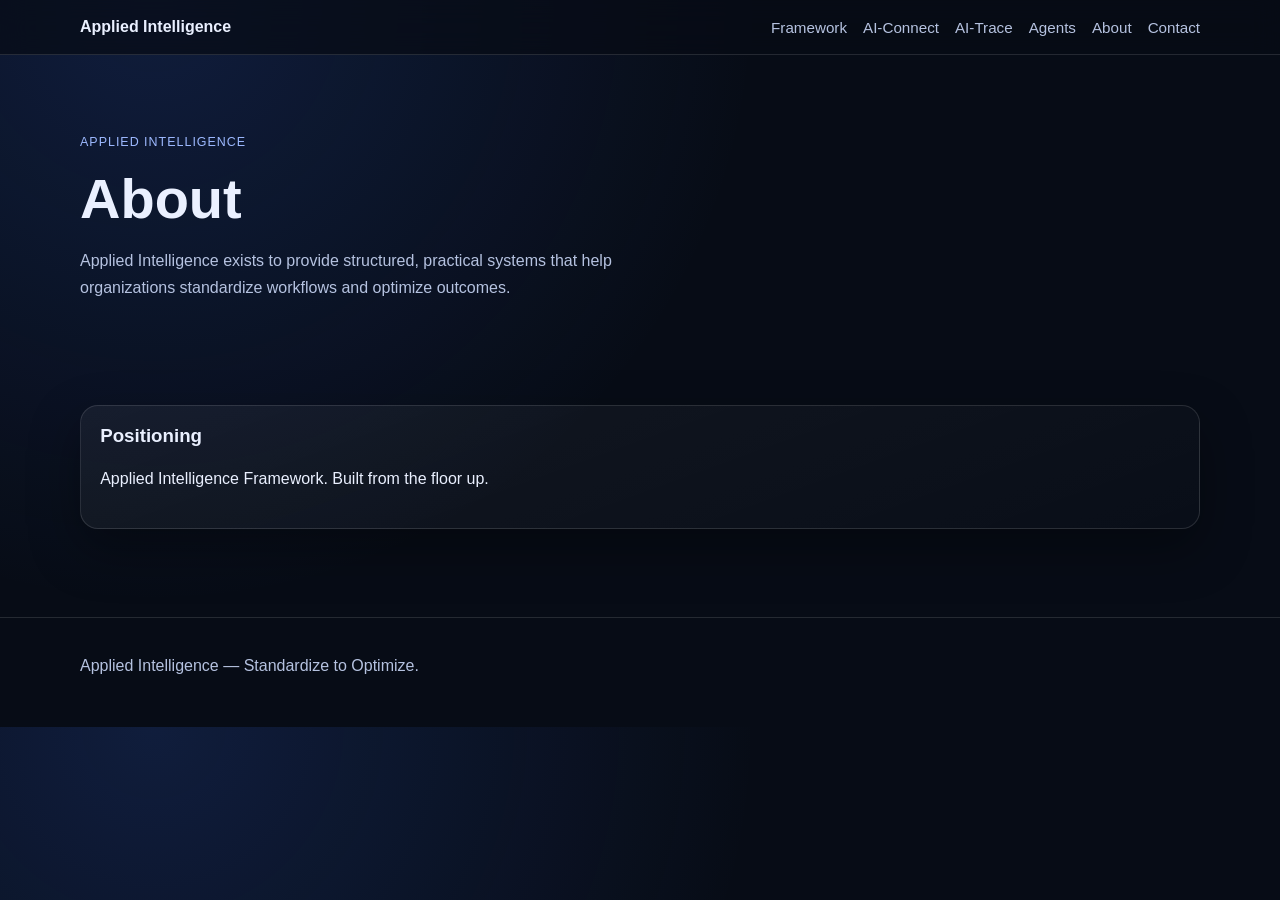
==== commit dad9ce28: "Replace placeholders with full multi-page website content" ====
--- a/about.html
+++ b/about.html
@@ -1 +1,35 @@
-<!doctype html><html lang="en"><head><meta charset="UTF-8"><meta name="viewport" content="width=device-width,initial-scale=1"><title>Applied Intelligence — about</title><link rel="stylesheet" href="style.css"></head><body><main style="max-width:900px;margin:3rem auto"><h1 style="text-transform:capitalize">about</h1><p>Page intentionally present to preserve static navigation routes.</p><p><a href="index.html">Return home</a></p></main></body></html>
+<!doctype html>
+<html lang="en">
+  <head>
+    <meta charset="UTF-8" />
+    <meta name="viewport" content="width=device-width, initial-scale=1.0" />
+    <title>Applied Intelligence | About</title>
+    <link rel="stylesheet" href="style.css" />
+  </head>
+  <body>
+    <header class="site-header">
+      <div class="container nav-wrap">
+        <a class="brand" href="index.html">Applied Intelligence</a>
+        <nav aria-label="Primary" class="nav-links">
+          <a href="framework.html">Framework</a>
+          <a href="ai-connect.html">AI-Connect</a>
+          <a href="ai-trace.html">AI-Trace</a>
+          <a href="agents.html">Agents</a>
+          <a href="about.html">About</a>
+          <a href="contact.html">Contact</a>
+        </nav>
+      </div>
+    </header>
+    <main class="container">
+      <section class="page-hero">
+        <p class="eyebrow">Applied Intelligence</p>
+        <h1>About</h1>
+        <p class="lead">Applied Intelligence exists to provide structured, practical systems that help organizations standardize workflows and optimize outcomes.</p>
+      </section>
+      <section class="section"><article class="card"><h3>Positioning</h3><p>Applied Intelligence Framework. Built from the floor up.</p></article></section>
+    </main>
+    <footer class="site-footer">
+      <div class="container"><p>Applied Intelligence — Standardize to Optimize.</p></div>
+    </footer>
+  </body>
+</html>
--- a/style.css
+++ b/style.css
@@ -1,12 +1,223 @@
-:root{--bg:#060b15;--surface:#0d1628;--line:#29426f;--text:#e9f1ff;--muted:#9db0d1;--accent:#4aa3ff}
-*{box-sizing:border-box}body{margin:0;font-family:Inter,system-ui,sans-serif;background:radial-gradient(circle at 10% -10%,#183a6f 0%,var(--bg) 40%);color:var(--text);padding:1.2rem;min-height:100vh}
-a{color:var(--text);text-decoration:none}
-.glass{background:rgba(13,22,40,.65);backdrop-filter:blur(9px);border:1px solid rgba(113,155,220,.28)}
-.top-nav{display:flex;justify-content:space-between;align-items:center;gap:1rem;padding:.8rem 1rem;border-radius:16px;position:sticky;top:.8rem;z-index:2}.top-nav nav{display:flex;flex-wrap:wrap;gap:.8rem}.top-nav nav a{font-size:.9rem;color:var(--muted)}.top-nav nav a[aria-current=page],.top-nav nav a:hover{color:var(--text)}
-.brand-wrap{display:flex;gap:.7rem;align-items:center}.brand-mark{width:34px;height:34px;border-radius:10px;background:linear-gradient(145deg,#2f63b3,#6fb6ff);box-shadow:0 0 24px rgba(74,163,255,.45)}.brand{margin:0;font-weight:600}.brand-sub{margin:0;color:var(--muted);font-size:.8rem}
-main{max-width:1080px;margin:1.2rem auto 5.5rem}.hero h1{font-size:clamp(1.8rem,4vw,3rem);max-width:18ch}.kicker{color:var(--accent);font-weight:600}.lead{max-width:68ch;color:var(--muted)}
-.overview-grid{display:grid;grid-template-columns:repeat(4,minmax(0,1fr));gap:.85rem}.card{background:var(--surface);border:1px solid var(--line);border-radius:20px;padding:1rem 1.1rem}.span-2{grid-column:span 2}.metric .label{color:var(--muted);margin:.1rem 0}.metric .value{font-size:1.8rem;font-weight:700;margin:.2rem 0}
-.pill-row{display:flex;gap:.45rem;flex-wrap:wrap}.pill{font-size:.75rem;border:1px solid var(--line);padding:.3rem .55rem;border-radius:999px;color:#bcd6fa}
-.device-frame{margin-top:.9rem;background:#030712;border:1px solid #355689;border-radius:28px;padding:1rem;position:relative}.device-notch{height:20px;width:140px;border-radius:0 0 14px 14px;background:#0a1427;margin:0 auto 1rem}.screen-grid{display:grid;grid-template-columns:1.35fr 1fr 1fr;grid-template-rows:repeat(2,96px);gap:.7rem}.widget{border-radius:14px;background:linear-gradient(150deg,#152742,#0e1b30);border:1px solid #2a476f;box-shadow:inset 0 0 0 1px rgba(255,255,255,.03)}.widget.tall{grid-row:span 2}.widget.wide{grid-column:span 2}
-.dock{position:fixed;bottom:.9rem;left:50%;transform:translateX(-50%);display:flex;gap:1.1rem;padding:.85rem 1.1rem;border-radius:16px;font-weight:600;box-shadow:0 15px 28px rgba(0,0,0,.42)}
-@media (max-width:860px){.overview-grid{grid-template-columns:repeat(2,minmax(0,1fr))}.span-2{grid-column:span 2}.top-nav{flex-direction:column;align-items:flex-start}.dock{position:static;transform:none;margin:1rem auto 0;justify-content:center}}
+:root {
+  --bg: #070c16;
+  --bg-elevated: #0d1526;
+  --text: #eaf0ff;
+  --text-soft: #b5c2e0;
+  --line: rgba(255, 255, 255, 0.12);
+  --glow: rgba(70, 136, 255, 0.32);
+  --radius: 18px;
+  --shadow: 0 20px 50px rgba(0, 0, 0, 0.35);
+}
+
+* {
+  box-sizing: border-box;
+}
+
+body {
+  margin: 0;
+  font-family: Inter, -apple-system, BlinkMacSystemFont, "Segoe UI", sans-serif;
+  background: radial-gradient(circle at 12% 0%, rgba(55, 107, 235, 0.18), transparent 45%), var(--bg);
+  color: var(--text);
+  line-height: 1.65;
+}
+
+a {
+  color: #99bcff;
+  text-decoration: none;
+}
+
+.container {
+  width: min(1120px, 92vw);
+  margin: 0 auto;
+}
+
+.site-header {
+  position: sticky;
+  top: 0;
+  z-index: 50;
+  backdrop-filter: blur(14px);
+  background: rgba(7, 12, 22, 0.72);
+  border-bottom: 1px solid var(--line);
+}
+
+.nav-wrap {
+  display: flex;
+  justify-content: space-between;
+  align-items: center;
+  padding: 14px 0;
+  gap: 1rem;
+}
+
+.brand {
+  font-weight: 600;
+  color: var(--text);
+}
+
+.nav-links {
+  display: flex;
+  gap: 1rem;
+  flex-wrap: wrap;
+}
+
+.nav-links a {
+  color: var(--text-soft);
+  font-size: 0.95rem;
+}
+
+.section {
+  padding: 3.5rem 0;
+}
+
+.hero {
+  display: grid;
+  grid-template-columns: 1.2fr 1fr;
+  gap: 2rem;
+  align-items: center;
+}
+
+.eyebrow {
+  text-transform: uppercase;
+  letter-spacing: 0.08em;
+  color: #9db9ff;
+  font-size: 0.78rem;
+}
+
+h1,
+h2,
+h3 {
+  line-height: 1.2;
+  margin-top: 0;
+}
+
+h1 {
+  font-size: clamp(2rem, 5vw, 3.5rem);
+  margin-bottom: 0.75rem;
+}
+
+.lead {
+  color: var(--text-soft);
+  max-width: 64ch;
+}
+
+.hero-actions {
+  margin-top: 1.5rem;
+  display: flex;
+  flex-wrap: wrap;
+  gap: 0.8rem;
+}
+
+.btn {
+  display: inline-block;
+  border: 1px solid var(--line);
+  color: var(--text);
+  padding: 0.6rem 1rem;
+  border-radius: 999px;
+}
+
+.btn-primary {
+  background: linear-gradient(135deg, #4b84ff, #3d6ee0);
+  border-color: transparent;
+}
+
+.grid {
+  display: grid;
+  gap: 1rem;
+}
+
+.three-up {
+  grid-template-columns: repeat(3, minmax(0, 1fr));
+}
+
+.two-up {
+  grid-template-columns: repeat(2, minmax(0, 1fr));
+}
+
+.card {
+  background: linear-gradient(160deg, rgba(255, 255, 255, 0.05), rgba(255, 255, 255, 0.01));
+  border: 1px solid var(--line);
+  border-radius: var(--radius);
+  padding: 1.2rem;
+  box-shadow: var(--shadow);
+}
+
+.section-title {
+  margin-bottom: 1rem;
+}
+
+.device-mock {
+  max-width: 420px;
+  margin-left: auto;
+  padding: 18px;
+  border-radius: 32px;
+  border: 1px solid var(--line);
+  background: linear-gradient(180deg, rgba(255, 255, 255, 0.08), rgba(255, 255, 255, 0.02));
+  box-shadow: inset 0 0 0 1px rgba(255, 255, 255, 0.03), 0 16px 40px rgba(0, 0, 0, 0.45);
+}
+
+.device-screen {
+  border-radius: 20px;
+  border: 1px solid rgba(255, 255, 255, 0.12);
+  background: #0a1222;
+  padding: 14px;
+}
+
+.mock-topbar,
+.mock-row,
+.mock-card,
+.mock-grid span {
+  border-radius: 10px;
+  background: linear-gradient(130deg, rgba(72, 130, 255, 0.7), rgba(72, 130, 255, 0.15));
+}
+
+.mock-topbar {
+  height: 20px;
+  margin-bottom: 12px;
+}
+
+.mock-row {
+  height: 12px;
+  margin-bottom: 8px;
+}
+
+.mock-row.short {
+  width: 70%;
+}
+
+.mock-card {
+  height: 100px;
+  margin-top: 12px;
+}
+
+.mock-grid {
+  display: grid;
+  grid-template-columns: repeat(2, minmax(0, 1fr));
+  gap: 8px;
+  margin-top: 10px;
+}
+
+.mock-grid span {
+  height: 45px;
+}
+
+.site-footer {
+  border-top: 1px solid var(--line);
+  margin-top: 2rem;
+  padding: 1.2rem 0 2rem;
+  color: var(--text-soft);
+}
+
+.page-hero {
+  padding: 4rem 0 2rem;
+}
+
+@media (max-width: 900px) {
+  .hero,
+  .two-up,
+  .three-up {
+    grid-template-columns: 1fr;
+  }
+
+  .device-mock {
+    margin: 0;
+  }
+}
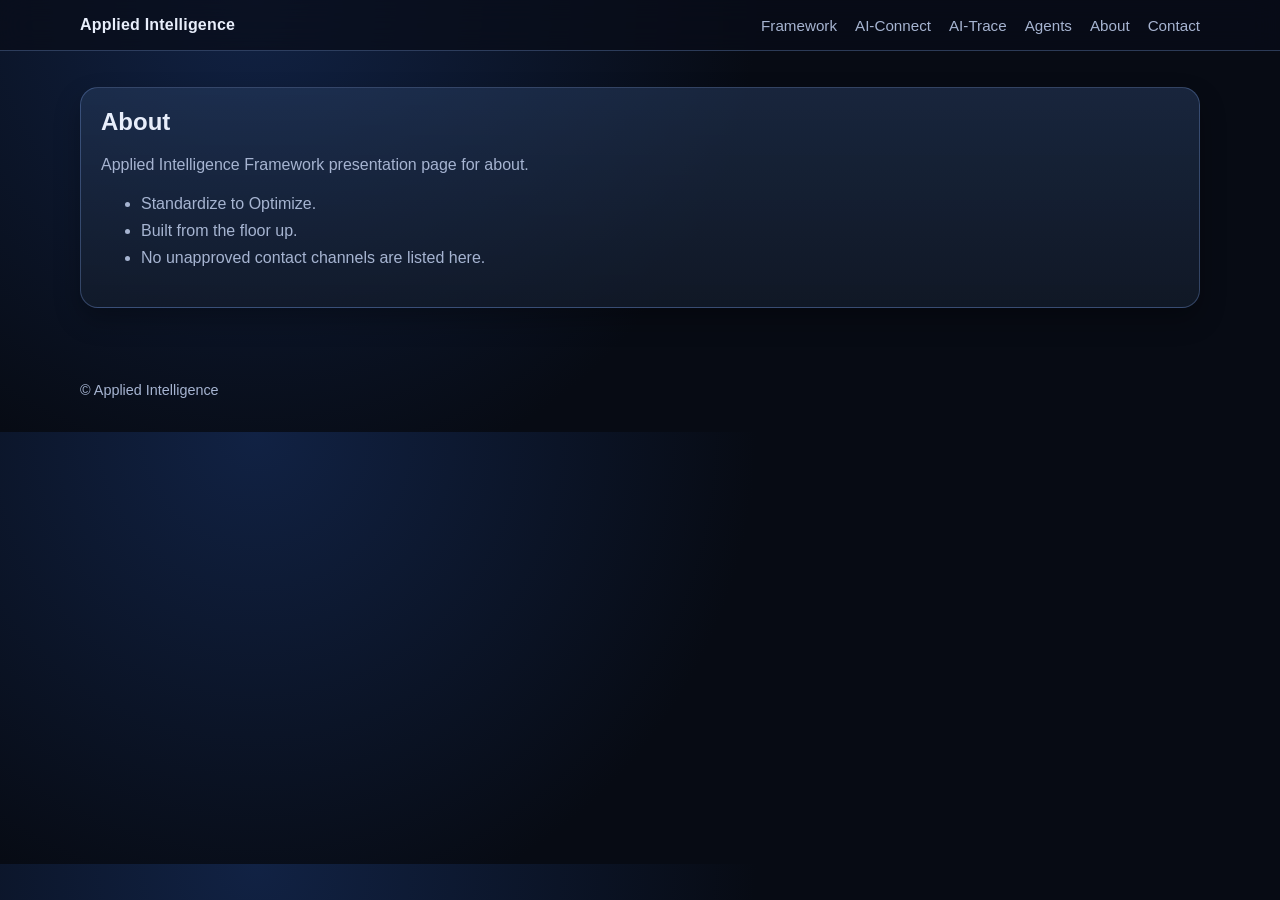
==== commit c667717f: "Restore rendered website pages and homepage structure" ====
--- a/about.html
+++ b/about.html
@@ -1,35 +1,31 @@
 <!doctype html>
 <html lang="en">
-  <head>
-    <meta charset="UTF-8" />
-    <meta name="viewport" content="width=device-width, initial-scale=1.0" />
-    <title>Applied Intelligence | About</title>
-    <link rel="stylesheet" href="style.css" />
-  </head>
-  <body>
-    <header class="site-header">
-      <div class="container nav-wrap">
-        <a class="brand" href="index.html">Applied Intelligence</a>
-        <nav aria-label="Primary" class="nav-links">
-          <a href="framework.html">Framework</a>
-          <a href="ai-connect.html">AI-Connect</a>
-          <a href="ai-trace.html">AI-Trace</a>
-          <a href="agents.html">Agents</a>
-          <a href="about.html">About</a>
-          <a href="contact.html">Contact</a>
-        </nav>
-      </div>
-    </header>
-    <main class="container">
-      <section class="page-hero">
-        <p class="eyebrow">Applied Intelligence</p>
-        <h1>About</h1>
-        <p class="lead">Applied Intelligence exists to provide structured, practical systems that help organizations standardize workflows and optimize outcomes.</p>
-      </section>
-      <section class="section"><article class="card"><h3>Positioning</h3><p>Applied Intelligence Framework. Built from the floor up.</p></article></section>
-    </main>
-    <footer class="site-footer">
-      <div class="container"><p>Applied Intelligence — Standardize to Optimize.</p></div>
-    </footer>
-  </body>
+<head>
+  <meta charset="UTF-8" />
+  <meta name="viewport" content="width=device-width, initial-scale=1.0" />
+  <title>Applied Intelligence • about</title>
+  <link rel="stylesheet" href="style.css" />
+</head>
+<body>
+  <header class="glass-nav">
+    <div class="container nav-inner">
+      <a class="brand" href="index.html">Applied Intelligence</a>
+      <nav class="nav-links">
+        <a href="framework.html">Framework</a><a href="ai-connect.html">AI-Connect</a><a href="ai-trace.html">AI-Trace</a><a href="agents.html">Agents</a><a href="about.html">About</a><a href="contact.html">Contact</a>
+      </nav>
+    </div>
+  </header>
+  <main class="container page-main">
+    <article class="card">
+      <h1>About</h1>
+      <p class="muted">Applied Intelligence Framework presentation page for about.</p>
+      <ul class="list">
+        <li>Standardize to Optimize.</li>
+        <li>Built from the floor up.</li>
+        <li>No unapproved contact channels are listed here.</li>
+      </ul>
+    </article>
+  </main>
+  <footer class="container">© Applied Intelligence</footer>
+</body>
 </html>
--- a/style.css
+++ b/style.css
@@ -1,223 +1,101 @@
 :root {
-  --bg: #070c16;
-  --bg-elevated: #0d1526;
-  --text: #eaf0ff;
-  --text-soft: #b5c2e0;
-  --line: rgba(255, 255, 255, 0.12);
-  --glow: rgba(70, 136, 255, 0.32);
-  --radius: 18px;
-  --shadow: 0 20px 50px rgba(0, 0, 0, 0.35);
+  --bg: #070b14;
+  --panel: rgba(20, 29, 45, 0.72);
+  --panel-solid: #121a2a;
+  --text: #e8eefb;
+  --muted: #a6b4d1;
+  --accent: #5aa0ff;
+  --border: rgba(141, 178, 255, 0.28);
 }
 
-* {
-  box-sizing: border-box;
+* { box-sizing: border-box; }
+body {
+  margin: 0;
+  font-family: "Inter", -apple-system, BlinkMacSystemFont, "Segoe UI", sans-serif;
+  background: radial-gradient(circle at 20% 0%, #112244 0, var(--bg) 45%);
+  color: var(--text);
 }
 
-body {
-  margin: 0;
-  font-family: Inter, -apple-system, BlinkMacSystemFont, "Segoe UI", sans-serif;
-  background: radial-gradient(circle at 12% 0%, rgba(55, 107, 235, 0.18), transparent 45%), var(--bg);
-  color: var(--text);
-  line-height: 1.65;
-}
-
-a {
-  color: #99bcff;
-  text-decoration: none;
-}
+a { color: inherit; text-decoration: none; }
 
 .container {
   width: min(1120px, 92vw);
   margin: 0 auto;
 }
 
-.site-header {
+.glass-nav {
   position: sticky;
   top: 0;
-  z-index: 50;
   backdrop-filter: blur(14px);
-  background: rgba(7, 12, 22, 0.72);
-  border-bottom: 1px solid var(--line);
+  background: rgba(8, 13, 24, 0.75);
+  border-bottom: 1px solid var(--border);
+  z-index: 20;
 }
 
-.nav-wrap {
+.nav-inner {
   display: flex;
+  align-items: center;
   justify-content: space-between;
-  align-items: center;
-  padding: 14px 0;
-  gap: 1rem;
+  padding: 16px 0;
 }
 
-.brand {
-  font-weight: 600;
-  color: var(--text);
-}
-
-.nav-links {
-  display: flex;
-  gap: 1rem;
-  flex-wrap: wrap;
-}
-
-.nav-links a {
-  color: var(--text-soft);
-  font-size: 0.95rem;
-}
-
-.section {
-  padding: 3.5rem 0;
-}
+.brand { font-weight: 700; letter-spacing: .2px; }
+.nav-links { display: flex; gap: 18px; color: var(--muted); font-size: 0.95rem; }
+.nav-links a:hover { color: var(--text); }
 
 .hero {
+  padding: 72px 0 36px;
   display: grid;
-  grid-template-columns: 1.2fr 1fr;
-  gap: 2rem;
-  align-items: center;
+  gap: 16px;
 }
+.hero h1 { margin: 0; font-size: clamp(2.1rem, 6vw, 3.75rem); }
+.hero p { margin: 0; color: var(--muted); font-size: 1.1rem; }
 
-.eyebrow {
-  text-transform: uppercase;
-  letter-spacing: 0.08em;
-  color: #9db9ff;
-  font-size: 0.78rem;
-}
-
-h1,
-h2,
-h3 {
-  line-height: 1.2;
-  margin-top: 0;
-}
-
-h1 {
-  font-size: clamp(2rem, 5vw, 3.5rem);
-  margin-bottom: 0.75rem;
-}
-
-.lead {
-  color: var(--text-soft);
-  max-width: 64ch;
-}
-
-.hero-actions {
-  margin-top: 1.5rem;
-  display: flex;
-  flex-wrap: wrap;
-  gap: 0.8rem;
-}
-
-.btn {
-  display: inline-block;
-  border: 1px solid var(--line);
-  color: var(--text);
-  padding: 0.6rem 1rem;
-  border-radius: 999px;
-}
-
-.btn-primary {
-  background: linear-gradient(135deg, #4b84ff, #3d6ee0);
-  border-color: transparent;
-}
-
-.grid {
+.dashboard-grid {
   display: grid;
-  gap: 1rem;
-}
-
-.three-up {
-  grid-template-columns: repeat(3, minmax(0, 1fr));
-}
-
-.two-up {
-  grid-template-columns: repeat(2, minmax(0, 1fr));
+  grid-template-columns: 1.5fr 1fr;
+  gap: 18px;
+  padding-bottom: 42px;
 }
 
 .card {
-  background: linear-gradient(160deg, rgba(255, 255, 255, 0.05), rgba(255, 255, 255, 0.01));
-  border: 1px solid var(--line);
-  border-radius: var(--radius);
-  padding: 1.2rem;
-  box-shadow: var(--shadow);
+  background: linear-gradient(180deg, rgba(39, 60, 95, 0.55), var(--panel));
+  border: 1px solid var(--border);
+  border-radius: 18px;
+  padding: 20px;
+  box-shadow: 0 12px 26px rgba(0, 0, 0, 0.28);
 }
 
-.section-title {
-  margin-bottom: 1rem;
+.card h2, .card h3 { margin-top: 0; }
+.muted { color: var(--muted); }
+.badge {
+  display: inline-block;
+  padding: 6px 10px;
+  border-radius: 999px;
+  background: rgba(90, 160, 255, 0.15);
+  border: 1px solid var(--border);
+  color: #c8dcff;
+  font-size: .8rem;
 }
 
-.device-mock {
-  max-width: 420px;
-  margin-left: auto;
-  padding: 18px;
-  border-radius: 32px;
-  border: 1px solid var(--line);
-  background: linear-gradient(180deg, rgba(255, 255, 255, 0.08), rgba(255, 255, 255, 0.02));
-  box-shadow: inset 0 0 0 1px rgba(255, 255, 255, 0.03), 0 16px 40px rgba(0, 0, 0, 0.45);
+.metrics {
+  display: grid;
+  grid-template-columns: repeat(3, minmax(0, 1fr));
+  gap: 12px;
 }
+.metric { background: var(--panel-solid); border-radius: 14px; padding: 14px; border: 1px solid rgba(114,149,210,.25); }
+.metric strong { display:block; font-size:1.2rem; }
 
-.device-screen {
-  border-radius: 20px;
-  border: 1px solid rgba(255, 255, 255, 0.12);
-  background: #0a1222;
-  padding: 14px;
-}
+.stack { display: grid; gap: 14px; }
 
-.mock-topbar,
-.mock-row,
-.mock-card,
-.mock-grid span {
-  border-radius: 10px;
-  background: linear-gradient(130deg, rgba(72, 130, 255, 0.7), rgba(72, 130, 255, 0.15));
-}
+.page-main { padding: 36px 0 50px; }
+.page-main h1 { margin-top: 0; }
+.list { color: var(--muted); line-height: 1.7; }
 
-.mock-topbar {
-  height: 20px;
-  margin-bottom: 12px;
-}
-
-.mock-row {
-  height: 12px;
-  margin-bottom: 8px;
-}
-
-.mock-row.short {
-  width: 70%;
-}
-
-.mock-card {
-  height: 100px;
-  margin-top: 12px;
-}
-
-.mock-grid {
-  display: grid;
-  grid-template-columns: repeat(2, minmax(0, 1fr));
-  gap: 8px;
-  margin-top: 10px;
-}
-
-.mock-grid span {
-  height: 45px;
-}
-
-.site-footer {
-  border-top: 1px solid var(--line);
-  margin-top: 2rem;
-  padding: 1.2rem 0 2rem;
-  color: var(--text-soft);
-}
-
-.page-hero {
-  padding: 4rem 0 2rem;
-}
+footer { color: var(--muted); font-size: .9rem; padding: 24px 0 34px; }
 
 @media (max-width: 900px) {
-  .hero,
-  .two-up,
-  .three-up {
-    grid-template-columns: 1fr;
-  }
-
-  .device-mock {
-    margin: 0;
-  }
+  .dashboard-grid { grid-template-columns: 1fr; }
+  .metrics { grid-template-columns: 1fr; }
+  .nav-links { flex-wrap: wrap; justify-content: flex-end; }
 }
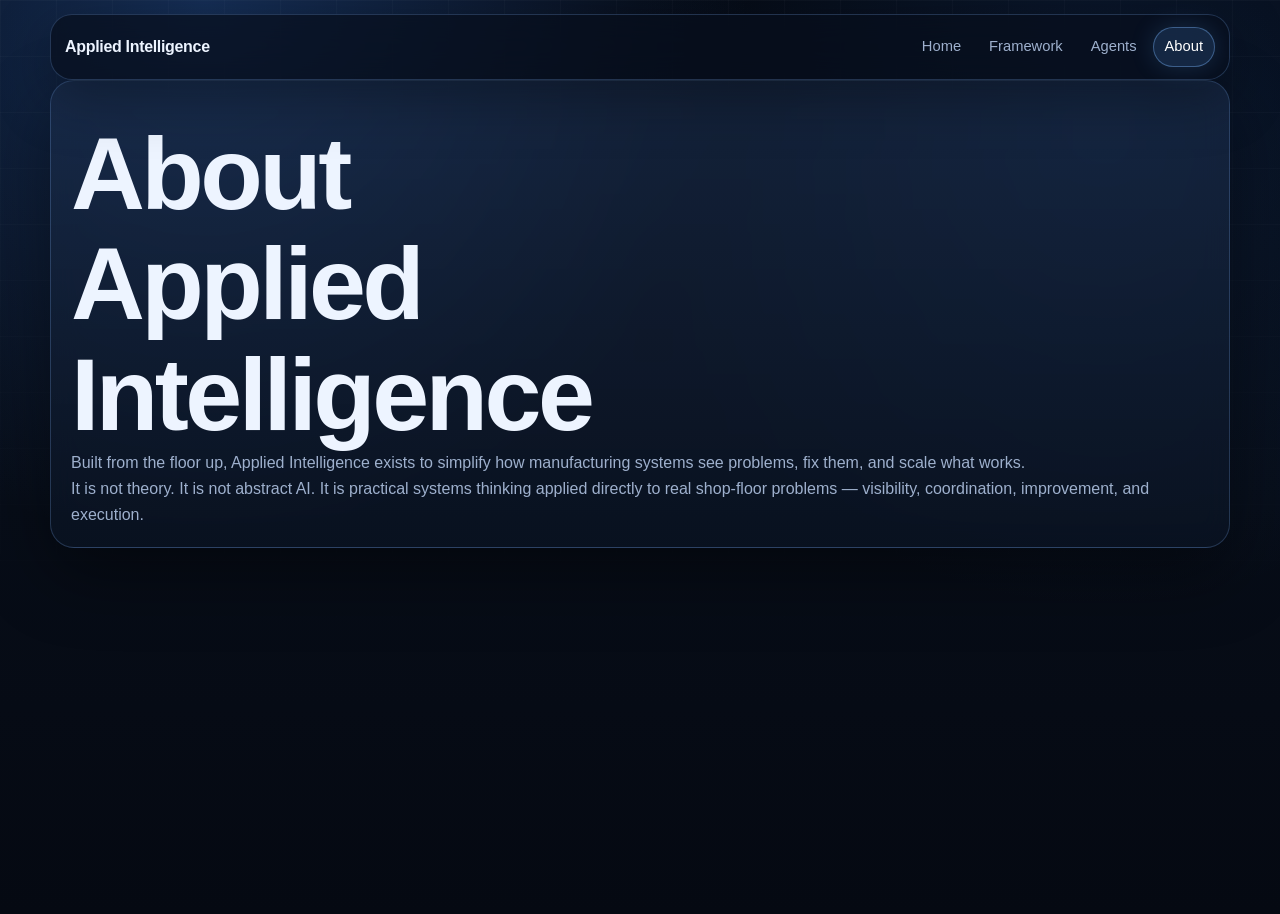
==== commit 8c14ab3a: "Add about page" ====
--- a/about.html
+++ b/about.html
@@ -1,31 +1 @@
-<!doctype html>
-<html lang="en">
-<head>
-  <meta charset="UTF-8" />
-  <meta name="viewport" content="width=device-width, initial-scale=1.0" />
-  <title>Applied Intelligence • about</title>
-  <link rel="stylesheet" href="style.css" />
-</head>
-<body>
-  <header class="glass-nav">
-    <div class="container nav-inner">
-      <a class="brand" href="index.html">Applied Intelligence</a>
-      <nav class="nav-links">
-        <a href="framework.html">Framework</a><a href="ai-connect.html">AI-Connect</a><a href="ai-trace.html">AI-Trace</a><a href="agents.html">Agents</a><a href="about.html">About</a><a href="contact.html">Contact</a>
-      </nav>
-    </div>
-  </header>
-  <main class="container page-main">
-    <article class="card">
-      <h1>About</h1>
-      <p class="muted">Applied Intelligence Framework presentation page for about.</p>
-      <ul class="list">
-        <li>Standardize to Optimize.</li>
-        <li>Built from the floor up.</li>
-        <li>No unapproved contact channels are listed here.</li>
-      </ul>
-    </article>
-  </main>
-  <footer class="container">© Applied Intelligence</footer>
-</body>
-</html>
+<!doctype html><html lang="en"><head><meta charset="UTF-8"><meta name="viewport" content="width=device-width, initial-scale=1.0"><title>About — Applied Intelligence</title><link rel="stylesheet" href="style.css"></head><body><header class="glass-nav"><div class="nav-inner"><a class="brand" href="index.html">Applied Intelligence</a><nav class="nav-links"><a href="index.html">Home</a><a href="framework.html">Framework</a><a href="agents.html">Agents</a><a class="active" href="about.html">About</a></nav></div></header><main class="container page-main"><div class="card"><h1>About Applied Intelligence</h1><p class="muted">Built from the floor up, Applied Intelligence exists to simplify how manufacturing systems see problems, fix them, and scale what works.</p><p>It is not theory. It is not abstract AI. It is practical systems thinking applied directly to real shop-floor problems — visibility, coordination, improvement, and execution.</p></div></main></body></html>
--- a/style.css
+++ b/style.css
@@ -1,101 +1,134 @@
 :root {
-  --bg: #070b14;
-  --panel: rgba(20, 29, 45, 0.72);
-  --panel-solid: #121a2a;
-  --text: #e8eefb;
-  --muted: #a6b4d1;
-  --accent: #5aa0ff;
-  --border: rgba(141, 178, 255, 0.28);
+  --bg: #050912;
+  --bg-2: #08111f;
+  --panel: rgba(13, 24, 42, 0.72);
+  --panel-strong: rgba(18, 33, 57, 0.9);
+  --line: rgba(133, 184, 255, 0.22);
+  --line-strong: rgba(124, 184, 255, 0.38);
+  --text: #edf4ff;
+  --muted: #9eb0cd;
+  --blue: #60a8ff;
+  --blue-soft: rgba(96, 168, 255, 0.16);
+  --green: #67e8b7;
+  --copper: #d69b62;
+  --red: #ff7373;
+  --radius: 24px;
+  --shadow: 0 26px 70px rgba(0, 0, 0, 0.42);
 }
 
 * { box-sizing: border-box; }
+html { scroll-behavior: smooth; }
 body {
   margin: 0;
-  font-family: "Inter", -apple-system, BlinkMacSystemFont, "Segoe UI", sans-serif;
-  background: radial-gradient(circle at 20% 0%, #112244 0, var(--bg) 45%);
+  min-height: 100vh;
+  font-family: Inter, ui-sans-serif, -apple-system, BlinkMacSystemFont, "Segoe UI", sans-serif;
+  background:
+    radial-gradient(circle at 16% 0%, rgba(52, 117, 215, 0.34), transparent 34rem),
+    radial-gradient(circle at 86% 14%, rgba(35, 95, 180, 0.18), transparent 30rem),
+    linear-gradient(180deg, #050912 0%, #070d18 55%, #050912 100%);
   color: var(--text);
+  line-height: 1.6;
+}
+
+body::before {
+  content: "";
+  position: fixed;
+  inset: 0;
+  pointer-events: none;
+  background-image: linear-gradient(rgba(255,255,255,.028) 1px, transparent 1px), linear-gradient(90deg, rgba(255,255,255,.024) 1px, transparent 1px);
+  background-size: 56px 56px;
+  mask-image: linear-gradient(to bottom, black 0%, transparent 82%);
 }
 
 a { color: inherit; text-decoration: none; }
-
-.container {
-  width: min(1120px, 92vw);
-  margin: 0 auto;
-}
+.container { width: min(1180px, calc(100% - 32px)); margin: 0 auto; }
 
 .glass-nav {
   position: sticky;
-  top: 0;
-  backdrop-filter: blur(14px);
-  background: rgba(8, 13, 24, 0.75);
-  border-bottom: 1px solid var(--border);
+  top: 14px;
   z-index: 20;
+  width: min(1180px, calc(100% - 32px));
+  margin: 14px auto 0;
+  border: 1px solid var(--line);
+  border-radius: 22px;
+  background: rgba(8, 15, 29, 0.72);
+  backdrop-filter: blur(18px);
+  box-shadow: 0 18px 55px rgba(0, 0, 0, 0.34);
 }
 
-.nav-inner {
-  display: flex;
-  align-items: center;
-  justify-content: space-between;
-  padding: 16px 0;
+.nav-inner { display: flex; align-items: center; justify-content: space-between; gap: 16px; padding: 12px 14px; }
+.brand { display: flex; align-items: center; gap: 10px; font-weight: 750; letter-spacing: -0.02em; }
+.brand-mark { width: 32px; height: 32px; border-radius: 11px; background: linear-gradient(145deg, rgba(96,168,255,.95), rgba(24,65,124,.85)); box-shadow: 0 0 28px rgba(96,168,255,.45); }
+.brand span { display: block; color: var(--muted); font-size: 0.72rem; font-weight: 500; letter-spacing: 0.02em; }
+.nav-links { display: flex; align-items: center; gap: 4px; flex-wrap: wrap; }
+.nav-links a, .dock a { color: var(--muted); padding: 8px 12px; border-radius: 999px; font-size: 0.92rem; transition: 160ms ease; }
+.nav-links a:hover, .nav-links a.active, .dock a:hover, .dock a.active { color: #fff; background: var(--blue-soft); box-shadow: inset 0 0 0 1px var(--line-strong), 0 0 24px rgba(96,168,255,.18); }
+
+.hero { display: grid; grid-template-columns: minmax(0, 1.08fr) minmax(340px, .92fr); gap: 20px; align-items: stretch; padding: 54px 0 22px; }
+.panel, .card { border: 1px solid var(--line); border-radius: var(--radius); background: linear-gradient(180deg, rgba(28, 47, 78, 0.62), rgba(10, 19, 34, 0.74)); box-shadow: var(--shadow); backdrop-filter: blur(14px); }
+.hero-copy { padding: clamp(24px, 5vw, 48px); position: relative; overflow: hidden; }
+.hero-copy::after { content: ""; position: absolute; width: 220px; height: 220px; right: -70px; top: -70px; border-radius: 50%; background: rgba(96,168,255,.16); filter: blur(12px); }
+.eyebrow, .badge { display: inline-flex; align-items: center; gap: 8px; color: #cfe1ff; background: rgba(96,168,255,.13); border: 1px solid var(--line); border-radius: 999px; padding: 6px 10px; font-size: .75rem; font-weight: 700; text-transform: uppercase; letter-spacing: .08em; }
+h1, h2, h3 { margin: 0; line-height: 1.08; letter-spacing: -0.035em; }
+h1 { max-width: 11ch; margin-top: 18px; font-size: clamp(3rem, 8vw, 6.8rem); }
+.hero-copy .lead { max-width: 62ch; margin: 22px 0 0; color: var(--muted); font-size: clamp(1rem, 1.6vw, 1.17rem); }
+.support-line { margin-top: 20px; color: #dbe9ff; font-weight: 700; font-size: 1.1rem; }
+.hero-actions { display: flex; gap: 12px; flex-wrap: wrap; margin-top: 28px; }
+.btn { border: 1px solid var(--line); border-radius: 999px; padding: 11px 16px; color: var(--text); background: rgba(255,255,255,.035); }
+.btn.primary { border-color: rgba(96,168,255,.46); background: linear-gradient(135deg, rgba(96,168,255,.35), rgba(36,91,174,.35)); box-shadow: 0 0 28px rgba(96,168,255,.16); }
+
+.showcase { padding: 18px; min-height: 100%; }
+.device-shell { border-radius: 30px; border: 1px solid var(--line-strong); background: linear-gradient(180deg, #101c31, #060b14); padding: 14px; min-height: 100%; box-shadow: inset 0 0 0 1px rgba(255,255,255,.03); }
+.device-top { height: 40px; border-radius: 18px; background: rgba(255,255,255,.055); display:flex; align-items:center; justify-content:space-between; padding: 0 12px; color: var(--muted); font-size: .74rem; }
+.device-grid { display:grid; grid-template-columns: 1.2fr .8fr; gap: 12px; margin-top: 14px; }
+.device-card { min-height: 126px; border-radius: 18px; border: 1px solid rgba(124,184,255,.2); background: linear-gradient(150deg, rgba(96,168,255,.18), rgba(255,255,255,.035)); padding: 12px; }
+.device-card.tall { min-height: 270px; }
+.device-card strong { display:block; margin-bottom: 8px; }
+.bars { display:grid; gap: 8px; margin-top: 14px; }
+.bar { height: 9px; border-radius: 999px; background: rgba(96,168,255,.18); overflow:hidden; }
+.bar span { display:block; height:100%; width: var(--w); background: linear-gradient(90deg, var(--blue), #b8d8ff); border-radius: inherit; }
+
+.section { padding: 28px 0; }
+.section-head { display:flex; justify-content:space-between; gap:16px; align-items:end; margin-bottom:16px; }
+.section-head p { max-width: 68ch; margin: 8px 0 0; color: var(--muted); }
+.grid { display:grid; gap:16px; }
+.three { grid-template-columns: repeat(3, minmax(0, 1fr)); }
+.four { grid-template-columns: repeat(4, minmax(0, 1fr)); }
+.two { grid-template-columns: repeat(2, minmax(0, 1fr)); }
+.card { padding: 20px; }
+.card h3 { margin-bottom: 10px; font-size: 1.1rem; }
+.card p { margin: 0; color: var(--muted); }
+.card .tag { display:inline-block; margin-bottom: 12px; color: #cfe1ff; font-size: .78rem; border: 1px solid var(--line); border-radius:999px; padding: 4px 8px; background: rgba(255,255,255,.035); }
+.metric-number { display:block; margin-top: 14px; font-size: 2rem; font-weight: 800; color: #fff; }
+.color-blue { border-color: rgba(96,168,255,.36); }
+.color-copper { border-color: rgba(214,155,98,.36); }
+.color-green { border-color: rgba(103,232,183,.32); }
+.color-teal { border-color: rgba(88,217,220,.32); }
+
+.page-hero { padding: 54px 0 24px; }
+.page-hero .panel { padding: 34px; }
+.page-hero h1 { max-width: 14ch; font-size: clamp(2.4rem, 7vw, 5.4rem); }
+.page-hero p { color: var(--muted); max-width: 70ch; }
+.content-block { padding-bottom: 40px; }
+.callout { border-left: 3px solid var(--blue); padding-left: 16px; color: #dbe9ff; }
+
+.dock { position: fixed; left: 50%; bottom: 16px; transform: translateX(-50%); z-index: 30; display:flex; gap: 5px; padding: 7px; border: 1px solid var(--line); border-radius: 999px; background: rgba(8, 15, 29, 0.76); backdrop-filter: blur(18px); box-shadow: 0 20px 50px rgba(0,0,0,.42); }
+footer { color: var(--muted); font-size: .9rem; padding: 32px 0 88px; }
+
+@media (max-width: 920px) {
+  .nav-inner { align-items: flex-start; flex-direction: column; }
+  .hero, .three, .four, .two { grid-template-columns: 1fr; }
+  h1 { max-width: 12ch; }
+  .device-grid { grid-template-columns: 1fr; }
+  .dock { width: calc(100% - 24px); justify-content: space-around; }
+  .dock a { padding: 8px 10px; font-size: .84rem; }
 }
 
-.brand { font-weight: 700; letter-spacing: .2px; }
-.nav-links { display: flex; gap: 18px; color: var(--muted); font-size: 0.95rem; }
-.nav-links a:hover { color: var(--text); }
-
-.hero {
-  padding: 72px 0 36px;
-  display: grid;
-  gap: 16px;
+@media (max-width: 520px) {
+  .container { width: min(100% - 22px, 1180px); }
+  .glass-nav { width: calc(100% - 22px); top: 10px; }
+  .nav-links a:nth-child(n+5) { display:none; }
+  .hero { padding-top: 32px; }
+  .hero-copy, .page-hero .panel { padding: 24px; }
+  h1 { font-size: clamp(2.55rem, 15vw, 4rem); }
 }
-.hero h1 { margin: 0; font-size: clamp(2.1rem, 6vw, 3.75rem); }
-.hero p { margin: 0; color: var(--muted); font-size: 1.1rem; }
-
-.dashboard-grid {
-  display: grid;
-  grid-template-columns: 1.5fr 1fr;
-  gap: 18px;
-  padding-bottom: 42px;
-}
-
-.card {
-  background: linear-gradient(180deg, rgba(39, 60, 95, 0.55), var(--panel));
-  border: 1px solid var(--border);
-  border-radius: 18px;
-  padding: 20px;
-  box-shadow: 0 12px 26px rgba(0, 0, 0, 0.28);
-}
-
-.card h2, .card h3 { margin-top: 0; }
-.muted { color: var(--muted); }
-.badge {
-  display: inline-block;
-  padding: 6px 10px;
-  border-radius: 999px;
-  background: rgba(90, 160, 255, 0.15);
-  border: 1px solid var(--border);
-  color: #c8dcff;
-  font-size: .8rem;
-}
-
-.metrics {
-  display: grid;
-  grid-template-columns: repeat(3, minmax(0, 1fr));
-  gap: 12px;
-}
-.metric { background: var(--panel-solid); border-radius: 14px; padding: 14px; border: 1px solid rgba(114,149,210,.25); }
-.metric strong { display:block; font-size:1.2rem; }
-
-.stack { display: grid; gap: 14px; }
-
-.page-main { padding: 36px 0 50px; }
-.page-main h1 { margin-top: 0; }
-.list { color: var(--muted); line-height: 1.7; }
-
-footer { color: var(--muted); font-size: .9rem; padding: 24px 0 34px; }
-
-@media (max-width: 900px) {
-  .dashboard-grid { grid-template-columns: 1fr; }
-  .metrics { grid-template-columns: 1fr; }
-  .nav-links { flex-wrap: wrap; justify-content: flex-end; }
-}
